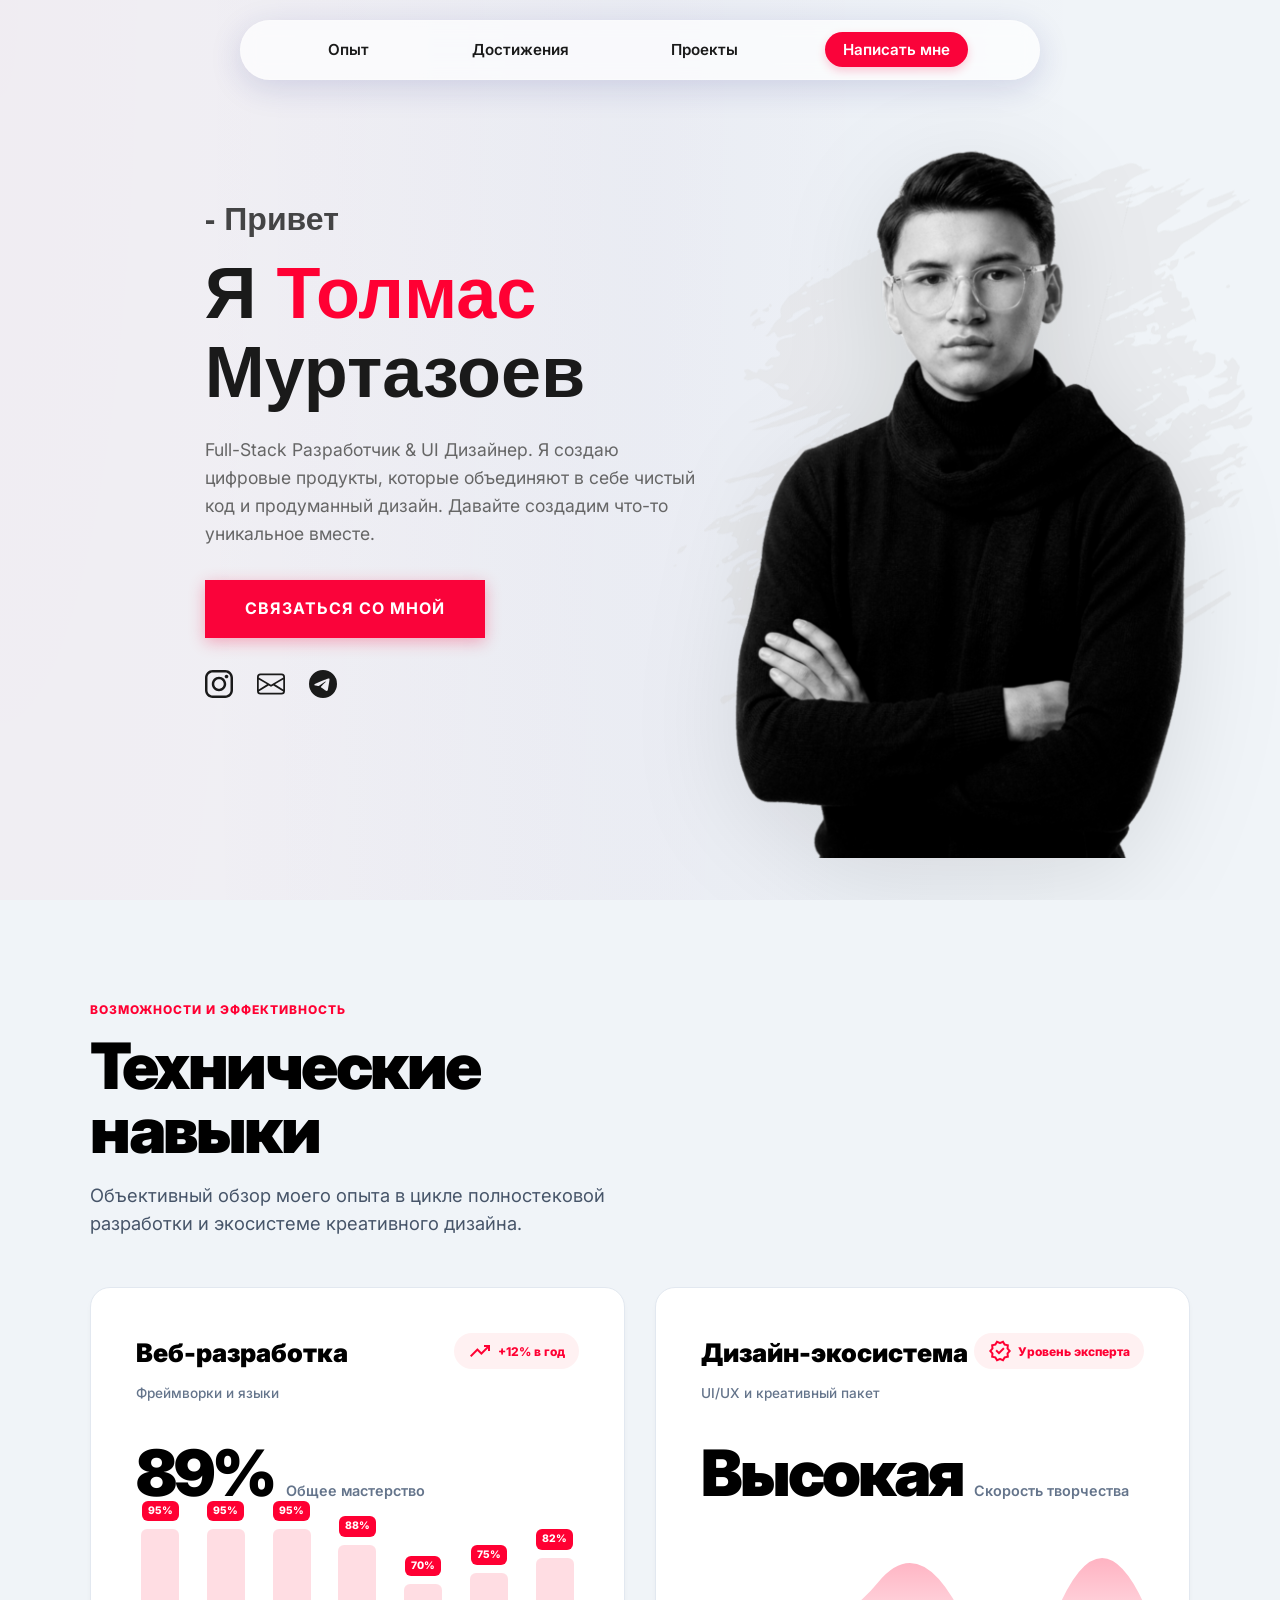
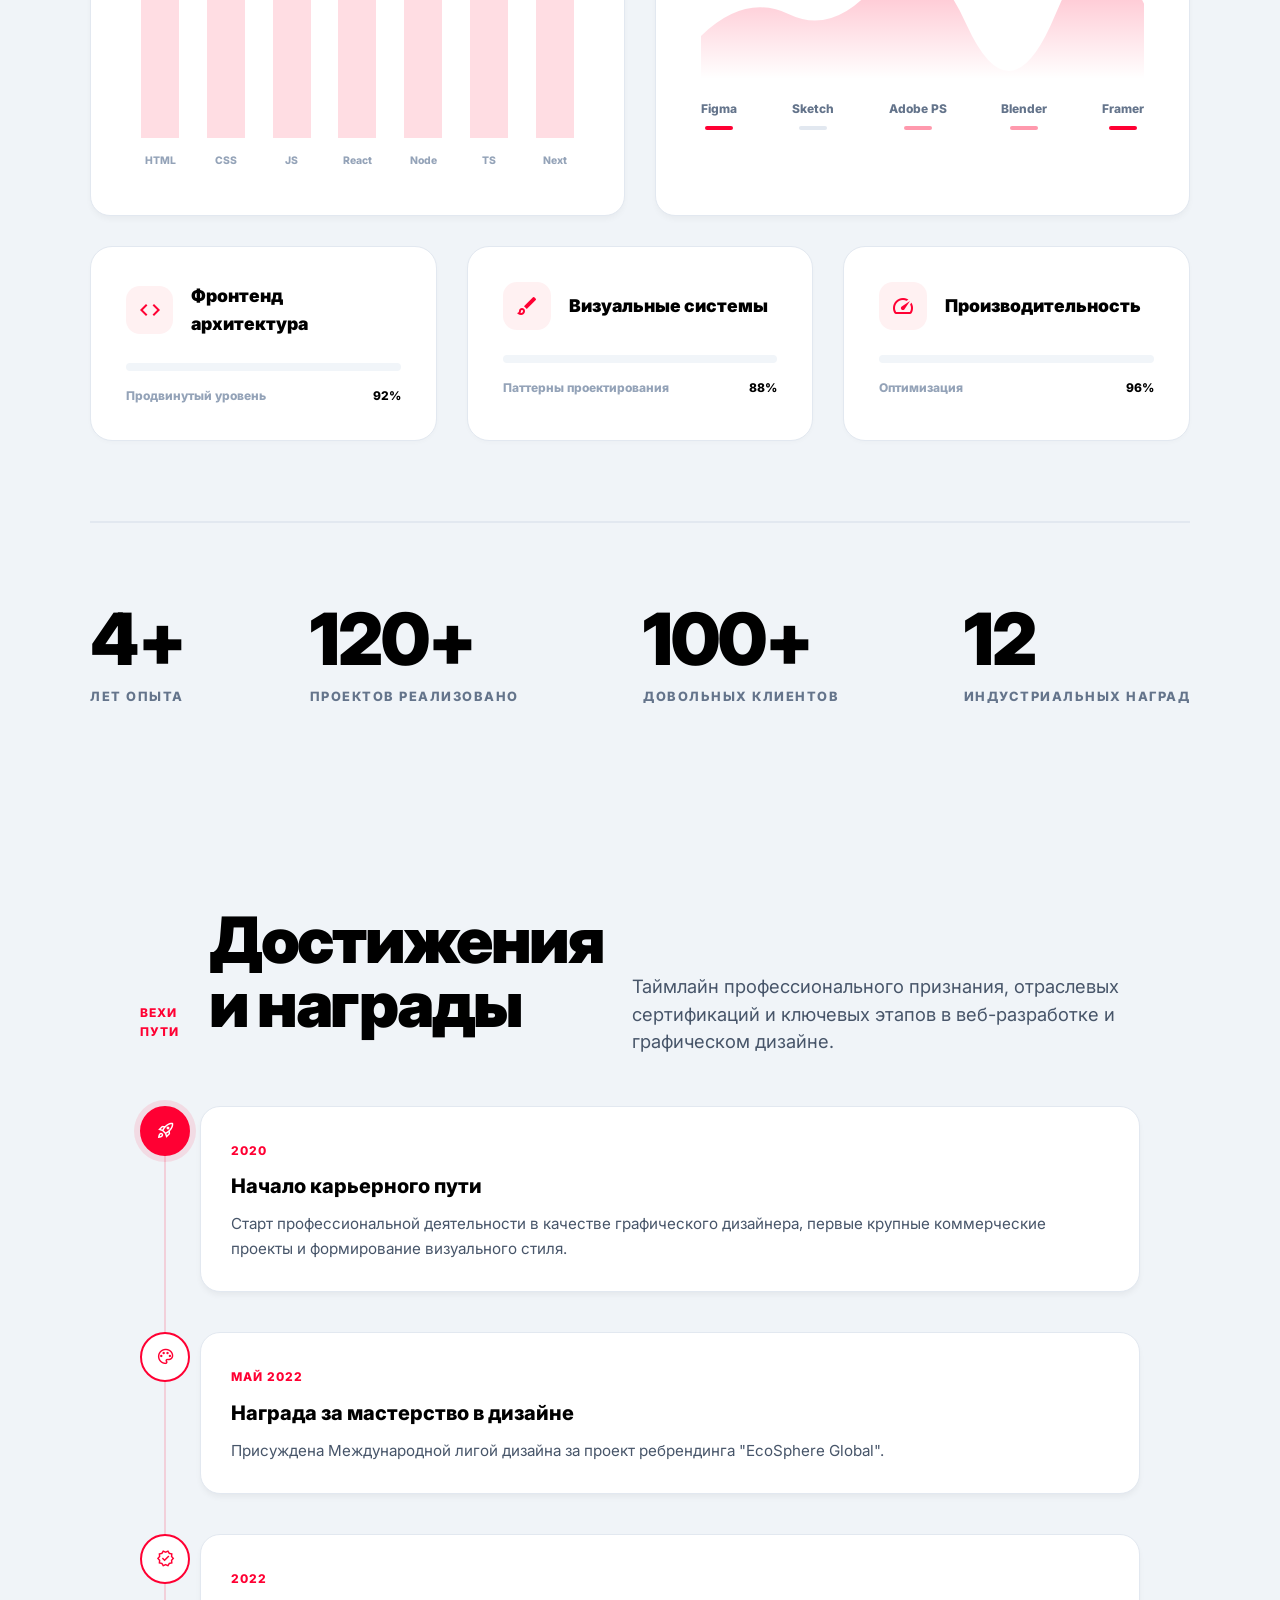
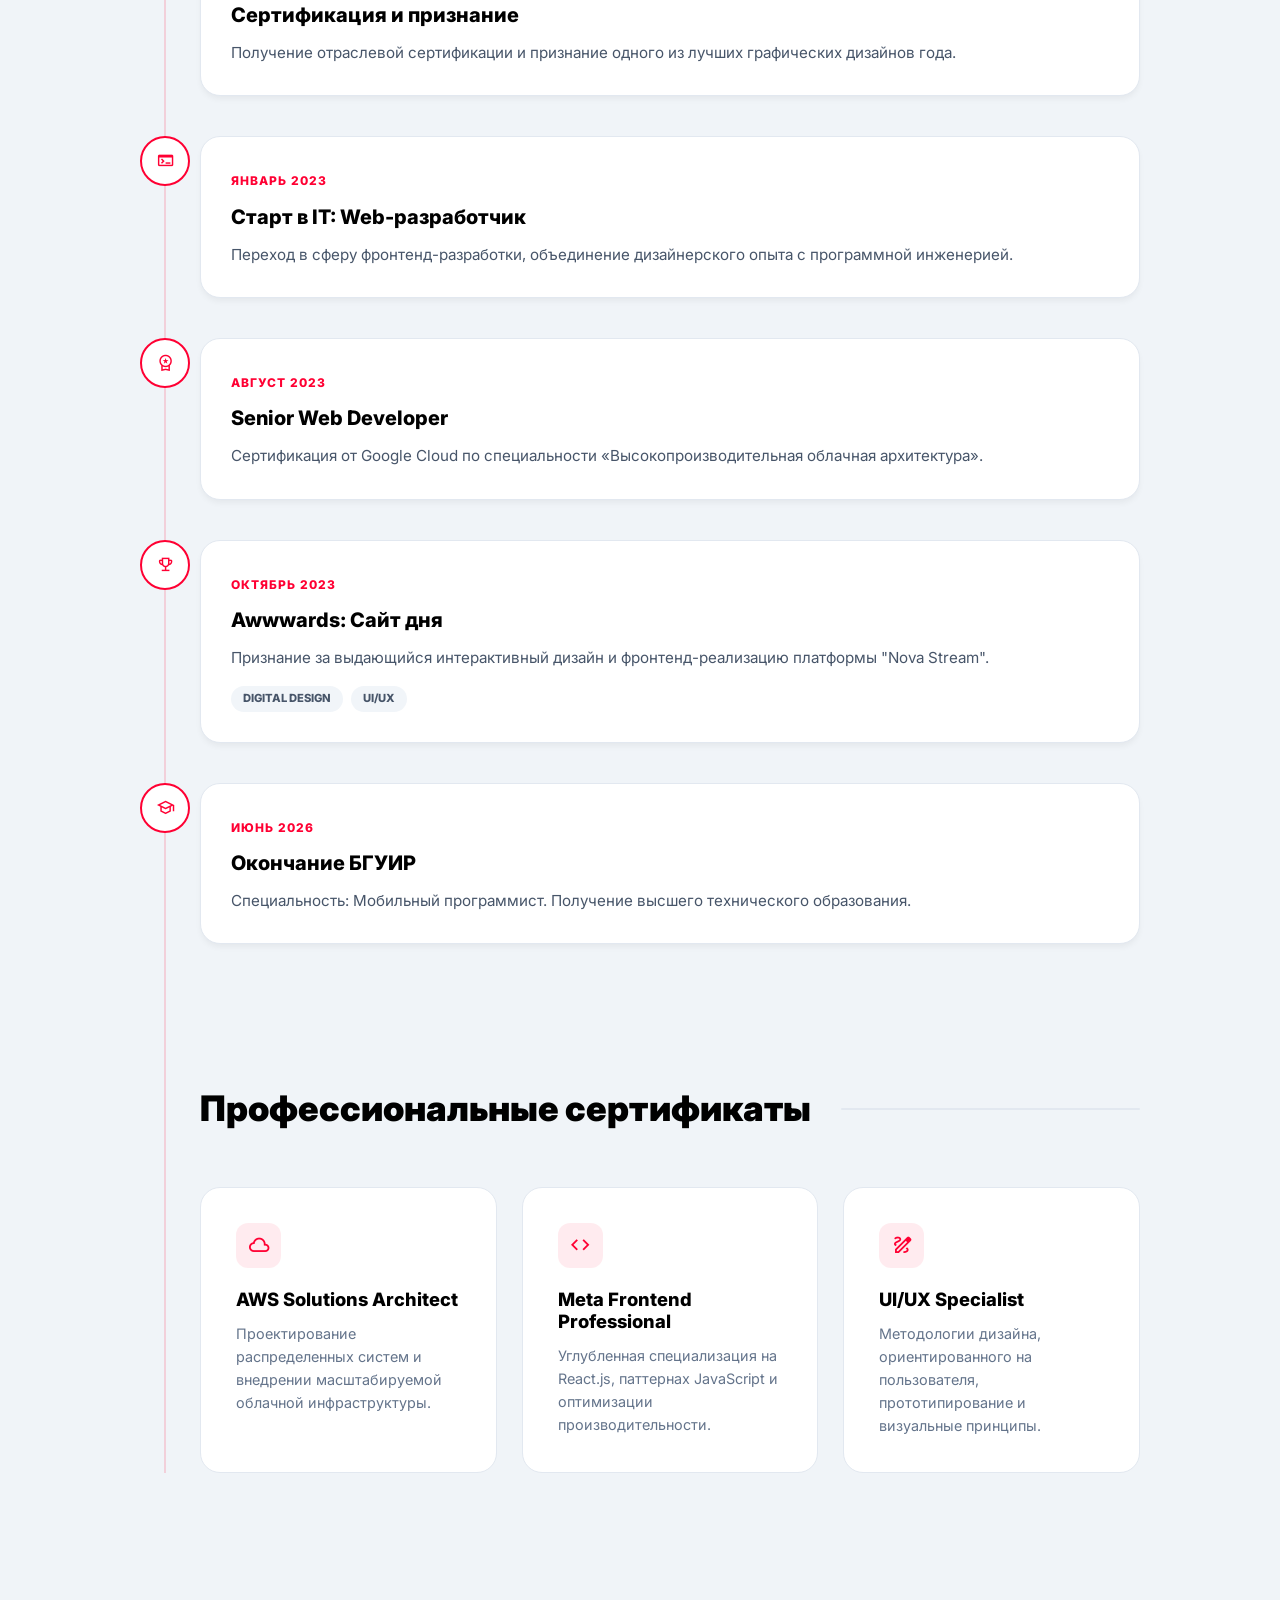
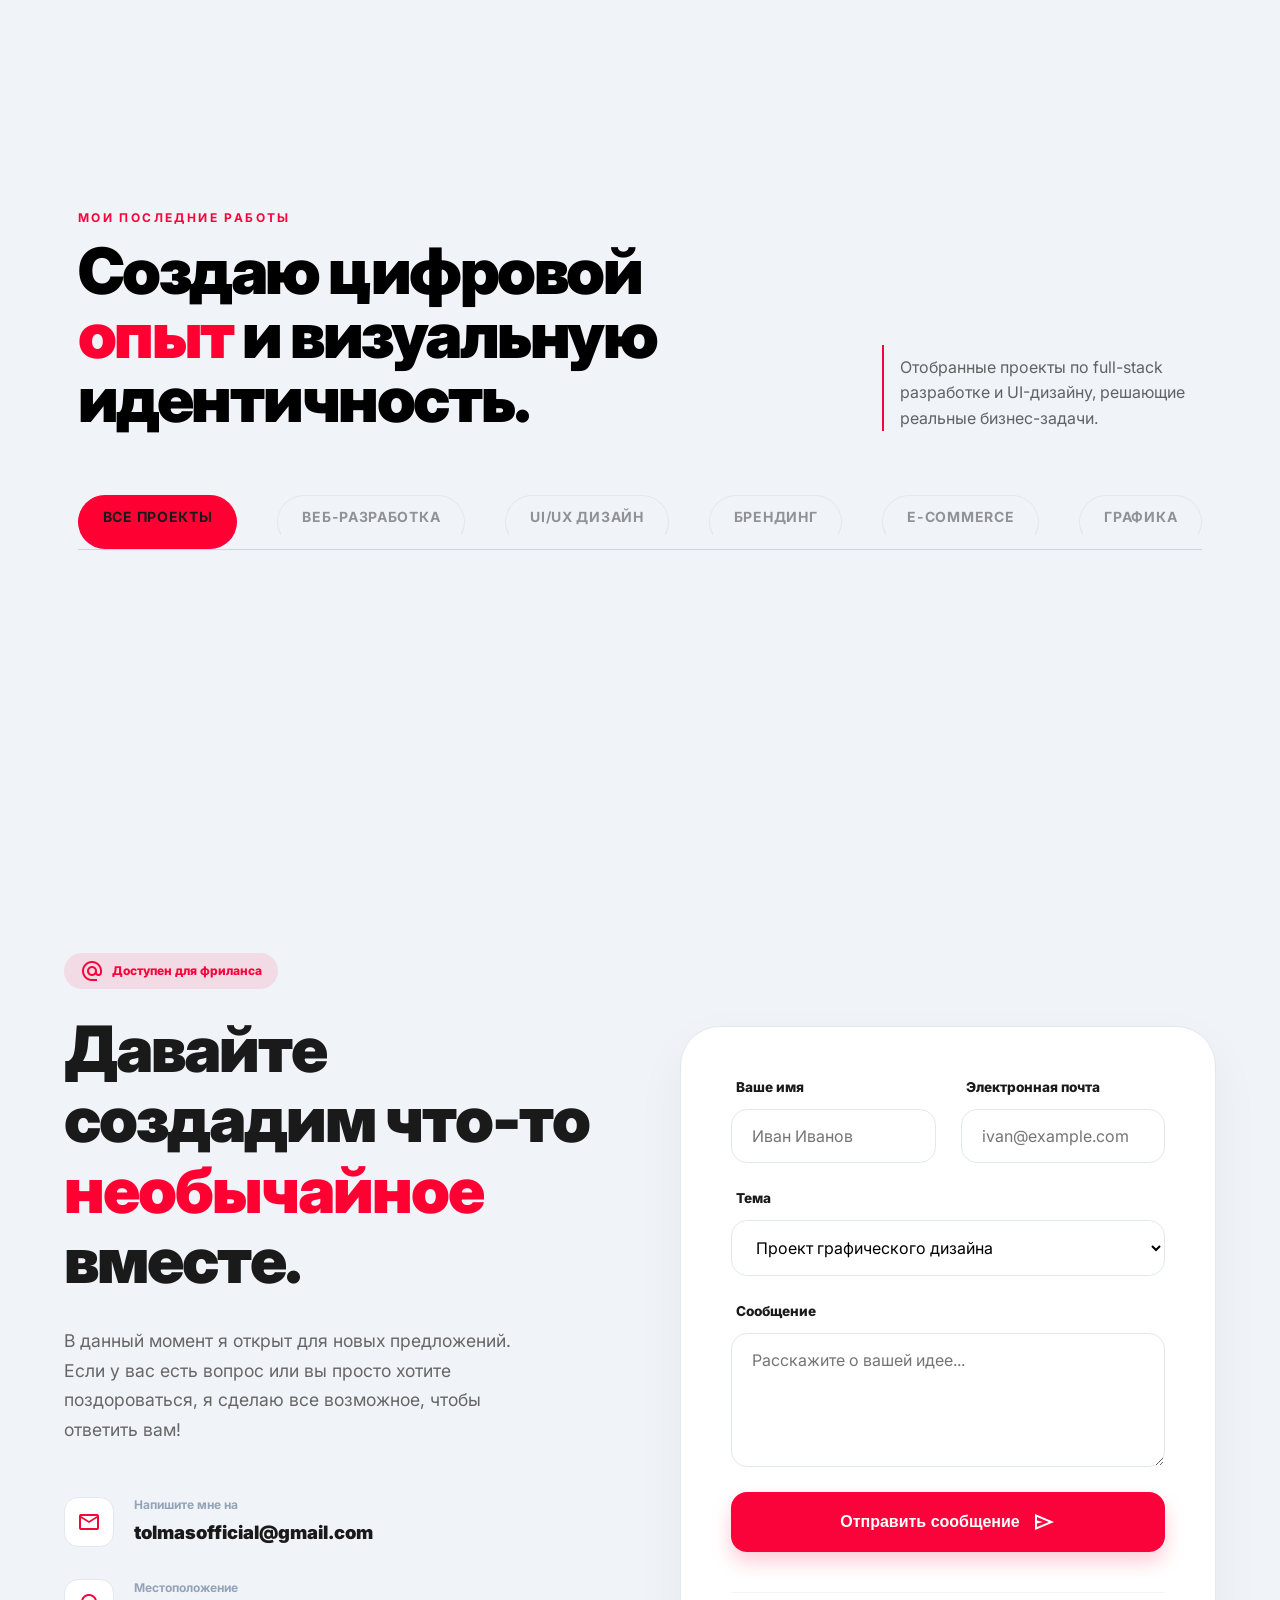
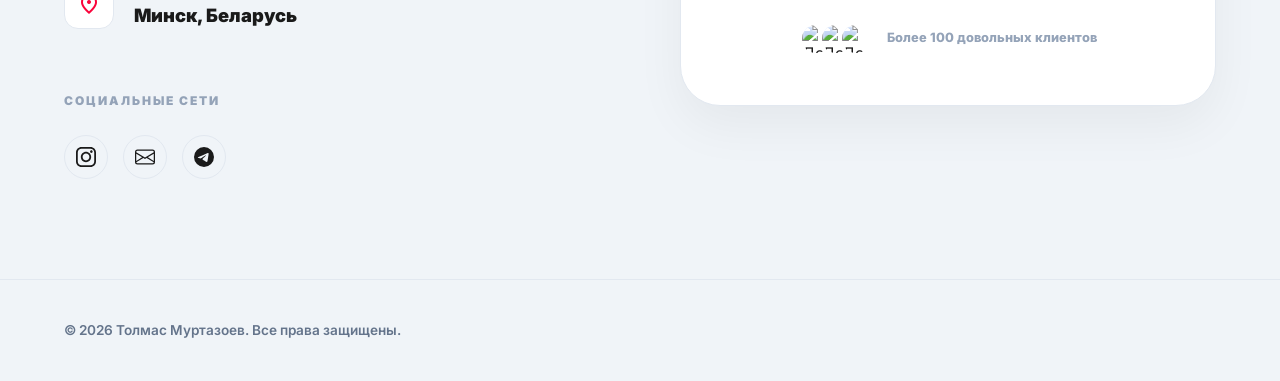
==== index.html @ 3f25956a "Add files via upload" ====
<!DOCTYPE html>
<html lang="ru">

<head>
    <meta charset="UTF-8">
    <meta name="viewport" content="width=device-width, initial-scale=1.0">

    <!-- SEO Meta Tags -->
    <meta name="description"
        content="Толмас Муртазоев — Full-Stack Разработчик & UI Дизайнер. Профессиональная веб-разработка, UX/UI дизайн и создание цифровых продуктов.">
    <meta name="keywords"
        content="portfolio, frontend, backend, UI, UX, full-stack, разработчик, дизайнер, Толмас Муртазоев">
    <meta name="author" content="Толмас Муртазоев">

    <!-- Open Graph / Social Media -->
    <meta property="og:type" content="website">
    <meta property="og:title" content="Толмас Муртазоев | Portfolio">
    <meta property="og:description"
        content="Профессиональная веб-разработка и дизайн интерфейсов. Давайте создадим что-то уникальное.">
    <meta property="og:image"
        content="https://instagram.fhel6-1.fna.fbcdn.net/v/t51.2885-19/466669931_495570893529345_5839841808605417835_n.jpg">

    <!-- Favicon -->
    <link rel="icon" type="image/svg+xml" href="images/IMG_060092 1 1.svg">
    <title>Толмас Муртазоев | Portfolio</title>
    <!-- Modern Fonts -->
    <link rel="preconnect" href="https://fonts.googleapis.com">
    <link rel="preconnect" href="https://fonts.gstatic.com" crossorigin>
    <link href="https://fonts.googleapis.com/css2?family=Inter:wght@400;500;600;700;800;900&display=swap"
        rel="stylesheet">
    <link href="https://fonts.googleapis.com/css2?family=Material+Symbols+Outlined:wght,FILL@100..700,0..1&display=swap"
        rel="stylesheet" />
    <link rel="stylesheet" href="style.css">
</head>

<body>
    <header>
        <nav>
            <ul>
                <li><a href="#section2">Опыт</a></li>
                <li><a href="#achievements">Достижения</a></li>
                <li><a href="#portfolio">Проекты</a></li>
                <li><a href="#contact" class="nav-contact">Написать мне</a></li>
            </ul>
        </nav>
    </header>

    <main>
        <section id="section1">
            <div class="content">
                <h2 class="h2">- Привет</h2>
                <h1 class="h1">Я <span class="red-text">Толмас</span> Муртазоев</h1>
                <p class="bio">Full-Stack Разработчик & UI Дизайнер. Я создаю цифровые продукты, которые объединяют в
                    себе чистый код и продуманный дизайн. Давайте создадим что-то уникальное вместе.</p>
                <a href="mailto:tolmasofficial@gmail.com" class="button">связаться со мной</a>
                <div class="social-icons">
                    <a href="https://www.instagram.com/tolmas_prvt/" target="_blank" aria-label="Instagram">
                        <svg xmlns="http://www.w3.org/2000/svg" viewBox="0 0 169.063 169.063" fill="currentColor">
                            <path
                                d="M122.407,0H46.654C20.929,0,0,20.93,0,46.655v75.752c0,25.726,20.929,46.655,46.654,46.655h75.752c25.727,0,46.656-20.93,46.656-46.655V46.655C169.063,20.93,148.134,0,122.407,0z M154.063,122.407c0,17.455-14.201,31.655-31.656,31.655H46.654c-17.452,0-31.655-14.201-31.655-31.655V46.655c0-17.454,14.203-31.656,31.655-31.656h75.752c17.455,0,31.656,14.201,31.656,31.656V122.407z" />
                            <path
                                d="M84.531,40.97c-24.021,0-43.563,19.542-43.563,43.563c0,24.02,19.542,43.561,43.563,43.561c24.021,0,43.563-19.541,43.563-43.561C128.094,60.512,108.552,40.97,84.531,40.97z M84.531,113.093c-15.749,0-28.563-12.812-28.563-28.561c0-15.75,12.813-28.563,28.563-28.563s28.563,12.813,28.563,28.563C113.094,100.281,100.28,113.093,84.531,113.093z" />
                            <path
                                d="M129.921,28.251c-2.89,0-5.729,1.17-7.77,3.22c-2.05,2.04-3.22,4.88-3.22,7.76c0,2.9,1.17,5.73,3.22,7.78c2.04,2.04,4.88,3.22,7.77,3.22c2.9,0,5.73-1.17,7.78-3.22c2.05-2.05,3.22-4.88,3.22-7.78c0-2.89-1.17-5.72-3.22-7.76C135.661,29.421,132.821,28.251,129.921,28.251z" />
                        </svg>
                    </a>
                    <a href="tolmasofficial@gmail.com" aria-label="Email">
                        <svg xmlns="http://www.w3.org/2000/svg" fill="currentColor" viewBox="0 0 16 16">
                            <path
                                d="M0 4a2 2 0 0 1 2-2h12a2 2 0 0 1 2 2v8a2 2 0 0 1-2 2H2a2 2 0 0 1-2-2zm2-1a1 1 0 0 0-1 1v.217l7 4.2 7-4.2V4a1 1 0 0 0-1-1zm13 2.383-4.708 2.825L15 11.105zm-.034 6.876-5.64-3.471L8 9.583l-1.326-.795-5.64 3.47A1 1 0 0 0 2 13h12a1 1 0 0 0 .966-.741M1 11.105l4.708-2.897L1 5.383z" />
                        </svg>
                    </a>
                    <a href="https://t.me/tolmas_prvt" target="_blank" aria-label="Telegram">
                        <svg xmlns="http://www.w3.org/2000/svg" fill="currentColor" viewBox="0 0 16 16">
                            <path
                                d="M16 8A8 8 0 1 1 0 8a8 8 0 0 1 16 0M8.287 5.906q-1.168.486-4.666 2.01-.567.225-.595.442c-.03.243.275.339.69.47l.175.055c.408.133.958.288 1.243.294q.39.01.868-.32 3.269-2.206 3.374-2.23c.05-.012.12-.026.166.016s.042.12.037.141c-.03.129-1.227 1.241-1.846 1.817-.193.18-.33.307-.358.336a8 8 0 0 1-.188.186c-.38.366-.664.64.015 1.088.327.216.589.393.85.571.284.194.568.387.936.629q.14.092.27.187c.331.236.63.448.997.414.214-.02.435-.22.547-.82.265-1.417.786-4.486.906-5.751a1.4 1.4 0 0 0-.013-.315.34.34 0 0 0-.114-.217.53.53 0 0 0-.31-.093c-.3.005-.763.166-2.984 1.09" />
                        </svg>
                    </a>
                </div>
            </div>
            <div class="hero-visuals">
                <img class="fon"
                    src="images/black-staine-brush-grunge-banner-hand-drawn-splash-grunge-badge-brush-hand-drawn-black-free-png 2.svg"
                    alt="">
                <img class="portret" src="images/IMG_060092 1 1.svg" alt="Портрет">
            </div>


        </section>

        <!-- Section 2: Technical Skills -->
        <section id="section2" class="skills-section">
            <div class="container">
                <div class="section-header">
                    <div class="header-text">
                        <span class="tag">Возможности и эффективность</span>
                        <h2>Технические навыки</h2>
                        <p>Объективный обзор моего опыта в цикле полностековой разработки и экосистеме креативного
                            дизайна.</p>
                    </div>

                </div>

                <div class="main-skills-grid">
                    <!-- Web Development Card -->
                    <div class="skill-card">
                        <div class="card-header">
                            <div>
                                <h3>Веб-разработка</h3>
                                <span class="subtitle">Фреймворки и языки</span>
                            </div>
                            <div class="badge status-up">
                                <span class="material-symbols-outlined">trending_up</span> +12% в год
                            </div>
                        </div>
                        <div class="stat-row">
                            <span class="stat-value">89%</span>
                            <span class="stat-label">Общее мастерство</span>
                        </div>
                        <div class="chart-bars">
                            <div class="bar-col">
                                <span class="bar-percent">95%</span>
                                <div class="bar" style="height: 95%;"></div><span class="label">HTML</span>
                            </div>
                            <div class="bar-col">
                                <span class="bar-percent">95%</span>
                                <div class="bar" style="height: 95%;"></div><span class="label">CSS</span>
                            </div>
                            <div class="bar-col">
                                <span class="bar-percent">95%</span>
                                <div class="bar" style="height: 95%;"></div><span class="label">JS</span>
                            </div>
                            <div class="bar-col">
                                <span class="bar-percent">88%</span>
                                <div class="bar" style="height: 88%;"></div><span class="label">React</span>
                            </div>
                            <div class="bar-col">
                                <span class="bar-percent">70%</span>
                                <div class="bar" style="height: 70%;"></div><span class="label">Node</span>
                            </div>
                            <div class="bar-col">
                                <span class="bar-percent">75%</span>
                                <div class="bar" style="height: 75%;"></div><span class="label">TS</span>
                            </div>
                            <div class="bar-col">
                                <span class="bar-percent">82%</span>
                                <div class="bar" style="height: 82%;"></div><span class="label">Next</span>
                            </div>
                        </div>
                    </div>

                    <!-- Design Card -->
                    <div class="skill-card">
                        <div class="card-header">
                            <div>
                                <h3>Дизайн-экосистема</h3>
                                <span class="subtitle">UI/UX и креативный пакет</span>
                            </div>
                            <div class="badge status-expert">
                                <span class="material-symbols-outlined">verified</span> Уровень эксперта
                            </div>
                        </div>
                        <div class="stat-row">
                            <span class="stat-value">Высокая</span>
                            <span class="stat-label">Скорость творчества</span>
                        </div>
                        <div class="area-chart">
                            <svg viewBox="0 0 500 120" preserveAspectRatio="none">
                                <defs>
                                    <linearGradient id="chartGradient" x1="0" x2="0" y1="0" y2="1">
                                        <stop offset="0%" stop-color="#FF0033" stop-opacity="0.3"></stop>
                                        <stop offset="100%" stop-color="#FF0033" stop-opacity="0"></stop>
                                    </linearGradient>
                                </defs>
                                <path d="M0,80 Q50,40 100,60 T200,30 T300,70 T400,60 T500,50 L500,120 L0,120 Z"
                                    fill="url(#chartGradient)"></path>
                                <path d="M0,80 Q50,40 100,60 T200,30 T300,70 T400,60 T500,50" fill="none"
                                    stroke="#FF0033" stroke-width="3" class="animated-path"></path>
                            </svg>
                            <div class="chart-footer">
                                <div class="footer-item">Figma <div class="indicator red"></div>
                                </div>
                                <div class="footer-item">Sketch <div class="indicator grey"></div>
                                </div>
                                <div class="footer-item">Adobe PS <div class="indicator light-red"></div>
                                </div>
                                <div class="footer-item">Blender <div class="indicator light-red"></div>
                                </div>
                                <div class="footer-item">Framer <div class="indicator red"></div>
                                </div>
                            </div>
                        </div>
                    </div>
                </div>

                <div class="mini-grid">
                    <div class="mini-card">
                        <div class="mini-top">
                            <div class="icon-box"><span class="material-symbols-outlined">code</span></div>
                            <h4>Фронтенд архитектура</h4>
                        </div>
                        <div class="progress-container">
                            <div class="progress-bar" style="width: 92%;"></div>
                        </div>
                        <div class="mini-bottom"><span>Продвинутый уровень</span><span>92%</span></div>
                    </div>
                    <div class="mini-card">
                        <div class="mini-top">
                            <div class="icon-box"><span class="material-symbols-outlined">brush</span></div>
                            <h4>Визуальные системы</h4>
                        </div>
                        <div class="progress-container">
                            <div class="progress-bar" style="width: 88%;"></div>
                        </div>
                        <div class="mini-bottom"><span>Паттерны проектирования</span><span>88%</span></div>
                    </div>
                    <div class="mini-card">
                        <div class="mini-top">
                            <div class="icon-box"><span class="material-symbols-outlined">speed</span></div>
                            <h4>Производительность</h4>
                        </div>
                        <div class="progress-container">
                            <div class="progress-bar" style="width: 96%;"></div>
                        </div>
                        <div class="mini-bottom"><span>Оптимизация</span><span>96%</span></div>
                    </div>
                </div>

                <div id="metrics" class="metrics-footer">
                    <div class="metric">
                        <span class="m-num">4+</span>
                        <span class="m-label">ЛЕТ ОПЫТА</span>
                    </div>
                    <div class="metric">
                        <span class="m-num">120+</span>
                        <span class="m-label">ПРОЕКТОВ РЕАЛИЗОВАНО</span>
                    </div>
                    <div class="metric">
                        <span class="m-num">100+</span>
                        <span class="m-label">ДОВОЛЬНЫХ КЛИЕНТОВ</span>
                    </div>
                    <div class="metric">
                        <span class="m-num">12</span>
                        <span class="m-label">ИНДУСТРИАЛЬНЫХ НАГРАД</span>
                    </div>
                </div>
            </div>
        </section>

        <!-- Section 3: Milestones (Achievements) -->
        <section id="achievements" class="timeline-section">
            <div class="container">
                <div class="section-header">
                    <span class="tag">Вехи пути</span>
                    <h2>Достижения и награды</h2>
                    <p>Таймлайн профессионального признания, отраслевых сертификаций и ключевых этапов в веб-разработке
                        и графическом дизайне.</p>
                </div>

                <div class="timeline-container">
                    <div class="timeline-line"></div>

                    <div class="timeline-item">
                        <div class="timeline-marker active">
                            <span class="material-symbols-outlined">rocket_launch</span>
                        </div>
                        <div class="timeline-card">
                            <span class="year">2020</span>
                            <h3>Начало карьерного пути</h3>
                            <p>Старт профессиональной деятельности в качестве графического дизайнера, первые крупные
                                коммерческие проекты и формирование визуального стиля.</p>
                        </div>
                    </div>

                    <div class="timeline-item">
                        <div class="timeline-marker">
                            <span class="material-symbols-outlined">palette</span>
                        </div>
                        <div class="timeline-card">
                            <span class="year">Май 2022</span>
                            <h3>Награда за мастерство в дизайне</h3>
                            <p>Присуждена Международной лигой дизайна за проект ребрендинга "EcoSphere Global".</p>
                        </div>
                    </div>

                    <div class="timeline-item">
                        <div class="timeline-marker">
                            <span class="material-symbols-outlined">verified</span>
                        </div>
                        <div class="timeline-card">
                            <span class="year">2022</span>
                            <h3>Сертификация и признание</h3>
                            <p>Получение отраслевой сертификации и признание одного из лучших графических дизайнов года.
                            </p>
                        </div>
                    </div>

                    <div class="timeline-item">
                        <div class="timeline-marker">
                            <span class="material-symbols-outlined">terminal</span>
                        </div>
                        <div class="timeline-card">
                            <span class="year">Январь 2023</span>
                            <h3>Старт в IT: Web-разработчик</h3>
                            <p>Переход в сферу фронтенд-разработки, объединение дизайнерского опыта с программной
                                инженерией.</p>
                        </div>
                    </div>

                    <div class="timeline-item">
                        <div class="timeline-marker">
                            <span class="material-symbols-outlined">workspace_premium</span>
                        </div>
                        <div class="timeline-card">
                            <span class="year">Август 2023</span>
                            <h3>Senior Web Developer</h3>
                            <p>Сертификация от Google Cloud по специальности «Высокопроизводительная облачная
                                архитектура».</p>
                        </div>
                    </div>

                    <div class="timeline-item">
                        <div class="timeline-marker">
                            <span class="material-symbols-outlined">trophy</span>
                        </div>
                        <div class="timeline-card">
                            <span class="year">Октябрь 2023</span>
                            <h3>Awwwards: Сайт дня</h3>
                            <p>Признание за выдающийся интерактивный дизайн и фронтенд-реализацию платформы "Nova
                                Stream".</p>
                            <div class="tag-list">
                                <span class="tag-item">Digital Design</span>
                                <span class="tag-item">UI/UX</span>
                            </div>
                        </div>
                    </div>

                    <div class="timeline-item">
                        <div class="timeline-marker">
                            <span class="material-symbols-outlined">school</span>
                        </div>
                        <div class="timeline-card">
                            <span class="year">Июнь 2026</span>
                            <h3>Окончание БГУИР</h3>
                            <p>Специальность: Мобильный программист. Получение высшего технического образования.</p>
                        </div>
                    </div>
                    <div class="mt-24">
                        <div class="certificates-header">
                            <h2>Профессиональные сертификаты</h2>
                            <div class="line"></div>
                        </div>

                        <div class="certificates-grid">
                            <div class="cert-card">
                                <div class="cert-icon">
                                    <span class="material-symbols-outlined">cloud</span>
                                </div>
                                <h4>AWS Solutions Architect</h4>
                                <p>Проектирование распределенных систем и внедрении масштабируемой облачной
                                    инфраструктуры.
                                </p>
                            </div>
                            <div class="cert-card">
                                <div class="cert-icon">
                                    <span class="material-symbols-outlined">code</span>
                                </div>
                                <h4>Meta Frontend Professional</h4>
                                <p>Углубленная специализация на React.js, паттернах JavaScript и оптимизации
                                    производительности.
                                </p>
                            </div>
                            <div class="cert-card">
                                <div class="cert-icon">
                                    <span class="material-symbols-outlined">draw</span>
                                </div>
                                <h4>UI/UX Specialist</h4>
                                <p>Методологии дизайна, ориентированного на пользователя, прототипирование и визуальные
                                    принципы.</p>
                            </div>
                        </div>
                    </div>
                </div>
        </section>


        <!-- Section 4: Portfolio -->
        <section id="portfolio" class="portfolio-section">
            <div class="container">
                <div class="portfolio-header">
                    <span class="portfolio-tag">Мои последние работы</span>
                    <div class="flex-row">
                        <h2>Создаю цифровой <span class="red-text">опыт</span> и визуальную идентичность.</h2>
                        <div class="side-note">
                            Отобранные проекты по full-stack разработке и UI-дизайну, решающие реальные бизнес-задачи.
                        </div>
                    </div>
                </div>

                <!-- Admin Toolbar (hidden by default) -->
                <div id="adminToolbar" class="admin-toolbar" style="display:none;">
                    <span class="admin-badge"><span class="material-symbols-outlined">shield_person</span> Режим
                        администратора</span>
                    <div class="admin-actions">
                        <button id="addProjectBtn" class="admin-btn add"><span
                                class="material-symbols-outlined">add</span> Добавить проект</button>
                        <button id="logoutBtn" class="admin-btn logout"><span
                                class="material-symbols-outlined">logout</span> Выйти</button>
                    </div>
                </div>

                <div class="filter-tabs">
                    <a href="#" class="filter-tab active" data-category="all">Все проекты</a>
                    <a href="#" class="filter-tab" data-category="web">Веб-разработка</a>
                    <a href="#" class="filter-tab" data-category="design">UI/UX Дизайн</a>
                    <a href="#" class="filter-tab" data-category="branding">Брендинг</a>
                    <a href="#" class="filter-tab" data-category="ecommerce">E-Commerce</a>
                    <a href="#" class="filter-tab" data-category="graphic">Графика</a>
                </div>

                <div class="portfolio-grid" id="portfolioGrid">
                    <!-- Projects rendered by JS -->
                </div>
            </div>
        </section>



        <!-- Admin Login Modal -->
        <div id="adminLoginModal" class="modal-overlay" style="display:none;">
            <div class="modal-card modal-small">
                <button class="modal-close" onclick="closeModal('adminLoginModal')">&times;</button>
                <div class="modal-icon"><span class="material-symbols-outlined">lock</span></div>
                <h3>Вход для администратора</h3>
                <p>Введите пароль для доступа к управлению портфолио.</p>
                <input type="password" id="adminPassword" placeholder="Пароль" class="modal-input">
                <div id="loginError" class="form-status error" style="display:none;">Неверный пароль</div>
                <button id="loginSubmitBtn" class="submit-btn" style="margin-top:15px;">
                    Войти <span class="material-symbols-outlined">arrow_forward</span>
                </button>
            </div>
        </div>

        <!-- Project Editor Modal -->
        <div id="projectEditorModal" class="modal-overlay" style="display:none;">
            <div class="modal-card">
                <button class="modal-close" onclick="closeModal('projectEditorModal')">&times;</button>
                <h3 id="editorTitle">Добавить проект</h3>
                <form id="projectForm" class="contact-form">
                    <div class="form-row">
                        <div class="form-group">
                            <label>Название проекта</label>
                            <input type="text" id="projTitle" placeholder="Финтех Аналитика" required>
                        </div>
                        <div class="form-group">
                            <label>Категория</label>
                            <select id="projCategory">
                                <option value="web">Веб-разработка</option>
                                <option value="design">UI/UX Дизайн</option>
                                <option value="branding">Брендинг</option>
                                <option value="ecommerce">E-Commerce</option>
                                <option value="graphic">Графический дизайн</option>
                            </select>
                        </div>
                    </div>
                    <div class="form-group">
                        <label>Ссылка на изображение (URL)</label>
                        <input type="url" id="projImage" placeholder="https://example.com/image.jpg" required>
                    </div>
                    <div class="form-group" style="grid-column: span 2;">
                        <label>Текст категории (карточка)</label>
                        <input type="text" id="projCategoryLabel" placeholder="Веб-приложение">
                    </div>
            </div>
            <input type="hidden" id="projEditId" value="">
            <button type="submit" class="submit-btn">
                Сохранить <span class="material-symbols-outlined">save</span>
            </button>
            </form>
        </div>
        </div>


        <!-- Section 5: Contact -->
        <section id="contact" class="contact-section">
            <div class="container">
                <div class="contact-left">
                    <div class="contact-badge">
                        <span class="material-symbols-outlined">alternate_email</span>
                        Доступен для фриланса
                    </div>
                    <h2>Давайте создадим что-то <span class="red-text">необычайное</span> вместе.</h2>
                    <p class="description">
                        В данный момент я открыт для новых предложений. Если у вас есть вопрос или вы просто хотите
                        поздороваться, я сделаю все возможное, чтобы ответить вам!
                    </p>

                    <div class="contact-info-list">
                        <div class="contact-item">
                            <div class="contact-icon">
                                <span class="material-symbols-outlined">mail</span>
                            </div>
                            <div class="contact-details">
                                <p>Напишите мне на</p>
                                <span>tolmasofficial@gmail.com</span>
                            </div>
                        </div>
                        <div class="contact-item">
                            <div class="contact-icon">
                                <span class="material-symbols-outlined">location_on</span>
                            </div>
                            <div class="contact-details">
                                <p>Местоположение</p>
                                <span>Минск, Беларусь</span>
                            </div>
                        </div>
                    </div>

                    <div class="contact-social">
                        <p class="social-label">Социальные сети</p>
                        <div class="social-btns">
                            <a href="https://www.instagram.com/tolmas_prvt/" target="_blank" class="social-circle"
                                aria-label="Instagram">
                                <svg xmlns="http://www.w3.org/2000/svg" viewBox="0 0 169.063 169.063" width="20"
                                    height="20" fill="currentColor">
                                    <path
                                        d="M122.407,0H46.654C20.929,0,0,20.93,0,46.655v75.752c0,25.726,20.929,46.655,46.654,46.655h75.752c25.727,0,46.656-20.93,46.656-46.655V46.655C169.063,20.93,148.134,0,122.407,0z M154.063,122.407c0,17.455-14.201,31.655-31.656,31.655H46.654c-17.452,0-31.655-14.201-31.655-31.655V46.655c0-17.454,14.203-31.656,31.655-31.656h75.752c17.455,0,31.656,14.201,31.656,31.656V122.407z" />
                                    <path
                                        d="M84.531,40.97c-24.021,0-43.563,19.542-43.563,43.563c0,24.02,19.542,43.561,43.563,43.561c24.021,0,43.563-19.541,43.563-43.561C128.094,60.512,108.552,40.97,84.531,40.97z M84.531,113.093c-15.749,0-28.563-12.812-28.563-28.561c0-15.75,12.813-28.563,28.563-28.563s28.563,12.813,28.563,28.563C113.094,100.281,100.28,113.093,84.531,113.093z" />
                                    <path
                                        d="M129.921,28.251c-2.89,0-5.729,1.17-7.77,3.22c-2.05,2.04-3.22,4.88-3.22,7.76c0,2.9,1.17,5.73,3.22,7.78c2.04,2.04,4.88,3.22,7.77,3.22c2.9,0,5.73-1.17,7.78-3.22c2.05-2.05,3.22-4.88,3.22-7.78c0-2.89-1.17-5.72-3.22-7.76C135.661,29.421,132.821,28.251,129.921,28.251z" />
                                </svg>
                            </a>
                            <a href="mailto:tolmasofficial@gmail.com" class="social-circle" aria-label="Email">
                                <svg xmlns="http://www.w3.org/2000/svg" width="20" height="20" fill="currentColor"
                                    viewBox="0 0 16 16">
                                    <path
                                        d="M0 4a2 2 0 0 1 2-2h12a2 2 0 0 1 2 2v8a2 2 0 0 1-2 2H2a2 2 0 0 1-2-2zm2-1a1 1 0 0 0-1 1v.217l7 4.2 7-4.2V4a1 1 0 0 0-1-1zm13 2.383-4.708 2.825L15 11.105zm-.034 6.876-5.64-3.471L8 9.583l-1.326-.795-5.64 3.47A1 1 0 0 0 2 13h12a1 1 0 0 0 .966-.741M1 11.105l4.708-2.897L1 5.383z" />
                                </svg>
                            </a>
                            <a href="https://t.me/tolmas_prvt" target="_blank" class="social-circle"
                                aria-label="Telegram">
                                <svg xmlns="http://www.w3.org/2000/svg" width="20" height="20" fill="currentColor"
                                    viewBox="0 0 16 16">
                                    <path
                                        d="M16 8A8 8 0 1 1 0 8a8 8 0 0 1 16 0M8.287 5.906q-1.168.486-4.666 2.01-.567.225-.595.442c-.03.243.275.339.69.47l.175.055c.408.133.958.288 1.243.294q.39.01.868-.32 3.269-2.206 3.374-2.23c.05-.012.12-.026.166.016s.042.12.037.141c-.03.129-1.227 1.241-1.846 1.817-.193.18-.33.307-.358.336a8 8 0 0 1-.188.186c-.38.366-.664.64.015 1.088.327.216.589.393.85.571.284.194.568.387.936.629q.14.092.27.187c.331.236.63.448.997.414.214-.02.435-.22.547-.82.265-1.417.786-4.486.906-5.751a1.4 1.4 0 0 0-.013-.315.34.34 0 0 0-.114-.217.53.53 0 0 0-.31-.093c-.3.005-.763.166-2.984 1.09" />
                                </svg>
                            </a>
                        </div>
                    </div>
                </div>

                <div class="contact-right">
                    <div class="form-card">
                        <form class="contact-form" id="contactForm">
                            <div class="form-row">
                                <div class="form-group">
                                    <label>Ваше имя</label>
                                    <input type="text" id="userName" placeholder="Иван Иванов" required>
                                </div>
                                <div class="form-group">
                                    <label>Электронная почта</label>
                                    <input type="email" id="userEmail" placeholder="ivan@example.com" required>
                                </div>
                            </div>
                            <div class="form-group">
                                <label>Тема</label>
                                <select id="userSubject">
                                    <option>Проект графического дизайна</option>
                                    <option>Веб-разработка</option>
                                    <option>Просто поздороваться</option>
                                    <option>Другое</option>
                                </select>
                            </div>
                            <div class="form-group">
                                <label>Сообщение</label>
                                <textarea rows="5" id="userMessage" placeholder="Расскажите о вашей идее..."
                                    required></textarea>
                            </div>
                            <button type="submit" class="submit-btn">
                                Отправить сообщение
                                <span class="material-symbols-outlined">send</span>
                            </button>
                            <div id="formStatus" class="form-status" style="display:none;"></div>
                        </form>

                        <div class="client-proof">
                            <div class="avatar-stack">
                                <img src="https://images.steamusercontent.com/ugc/886504300871464623/C760687513DA9F5E670D8558DA7D07E10BB8A757/?imw=512&amp;imh=340&amp;ima=fit&amp;impolicy=Letterbox&amp;imcolor=%23000000&amp;letterbox=true"
                                    alt="Довольный клиент 1" loading="lazy">
                                <img src="https://i.pinimg.com/originals/96/a4/65/96a465ab0aba93c6a25240d227966c12.jpg"
                                    alt="Довольный клиент 2" loading="lazy">
                                <img src="https://i.pinimg.com/736x/a2/95/8f/a2958fdcede0cc3268eb40f738e6fb36.jpg"
                                    alt="Довольный клиент 3" loading="lazy">
                            </div>
                            <p class="proof-text">Более 100 довольных клиентов</p>
                        </div>
                    </div>
                </div>
            </div>
        </section>

    </main>

    <footer class="footer-bottom">
        <div class="container">
            <p>© 2026 Толмас Муртазоев. Все права защищены.</p>
        </div>
    </footer>

    <script>
        // Инициализируем наблюдатель для анимаций при скролле
        const observerOptions = {
            root: null,
            rootMargin: '0px',
            threshold: 0.15
        };

        const animationObserver = new IntersectionObserver((entries) => {
            entries.forEach(entry => {
                if (entry.isIntersecting) {
                    entry.target.classList.add('animate');
                } else {
                    entry.target.classList.remove('animate');
                }
            });
        }, observerOptions);

        const skillsSection = document.querySelector('#section2');
        if (skillsSection) {
            animationObserver.observe(skillsSection);
        }

        // =============================================
        // ОТПРАВКА ЗАЯВОК В ТЕЛЕГРАМ (Надежный вариант для тестов на локальном ПК)
        // =============================================
        // ИНСТРУКЦИЯ:
        // 1. Откройте Telegram и найдите бота @BotFather
        // 2. Напишите ему /newbot и создайте своего бота (дайте ему имя).
        // 3. Он пришлет вам токен. Вставьте его вместо текста ВАШ_ТОКЕН_ОТ_БОТА в кавычки.
        // 4. Найдите бота @userinfobot (или @getmyid_bot), напишите ему любое слово. Он пришлет ваш Id (набор цифр). Вставьте его в ВАШ_CHAT_ID.
        // 5. ОБЯЗАТЕЛЬНО найдите вашего созданного бота в поиске Telegram и нажмите "Запустить" (чтобы он мог вам писать).

        const TELEGRAM_BOT_TOKEN = '8285107850:AAEjkLjBAO_0FyTSk9EUkBxV0Axs0_pws8g';
        const TELEGRAM_CHAT_ID = '1039005229';

        const contactForm = document.getElementById('contactForm');
        const formStatus = document.getElementById('formStatus');
        const submitBtn = contactForm.querySelector('.submit-btn');

        contactForm.addEventListener('submit', function (e) {
            e.preventDefault();

            // Проверка, если вы забыли вставить ключи
            if (TELEGRAM_BOT_TOKEN === 'ВАШ_ТОКЕН_ОТ_БОТА' || !TELEGRAM_BOT_TOKEN) {
                formStatus.style.display = 'block';
                formStatus.className = 'form-status error';
                formStatus.textContent = 'Ошибка настройки: Вы не указали токен Telegram-бота в коде. Откройте index.html и вставьте токен.';
                return;
            }

            // Отключаем кнопку на время отправки
            const originalBtnText = submitBtn.innerHTML;
            submitBtn.innerHTML = 'Отправка... <span class="material-symbols-outlined">hourglass_empty</span>';
            submitBtn.disabled = true;

            const name = document.getElementById('userName').value;
            const email = document.getElementById('userEmail').value;
            const subject = document.getElementById('userSubject').value;
            const message = document.getElementById('userMessage').value;

            // Красивое форматирование сообщения для Telegram
            const text = `📬 *Новая заявка из Портфолио!*\n\n*👤 Имя:* ${name}\n*📧 Email:* ${email}\n*📋 Тема:* ${subject}\n*💬 Сообщение:* ${message}`;

            // URL для API Telegram
            const url = `https://api.telegram.org/bot${TELEGRAM_BOT_TOKEN}/sendMessage?chat_id=${TELEGRAM_CHAT_ID}&text=${encodeURIComponent(text)}&parse_mode=Markdown`;

            fetch(url, { method: 'GET' })
                .then(response => response.json())
                .then(data => {
                    if (data.ok) {
                        formStatus.style.display = 'block';
                        formStatus.className = 'form-status success';
                        formStatus.textContent = '✓ Заявка успешно отправлена! Проверьте свой Telegram.';
                        contactForm.reset();
                        setTimeout(() => { formStatus.style.display = 'none'; }, 8000);
                    } else {
                        throw new Error('Telegram API Error');
                    }
                }).catch((err) => {
                    formStatus.style.display = 'block';
                    formStatus.className = 'form-status error';
                    formStatus.textContent = 'Ошибка отправки телеграм-сообщения. Проверьте соединение и введенные Bot Token и Chat ID.';
                    setTimeout(() => { formStatus.style.display = 'none'; }, 8000);
                }).finally(() => {
                    submitBtn.innerHTML = originalBtnText;
                    submitBtn.disabled = false;
                });
        });

        // =============================================
        // PORTFOLIO — ADMIN PANEL & FILTERING
        // =============================================
        const ADMIN_PASSWORD = 'admin123'; // ИЗМЕНИТЕ ПАРОЛЬ!

        // Дефолтные проекты (всегда отображаются)
        const defaultProjects = [];

        let currentFilter = 'all';
        let isAdmin = sessionStorage.getItem('isAdmin') === 'true';

        function getCustomProjects() {
            return JSON.parse(localStorage.getItem('portfolio_projects') || '[]');
        }

        function saveCustomProjects(projects) {
            localStorage.setItem('portfolio_projects', JSON.stringify(projects));
        }

        function getAllProjects() {
            return [...defaultProjects, ...getCustomProjects()];
        }

        // Рендер карточек
        function renderPortfolio() {
            const grid = document.getElementById('portfolioGrid');
            const projects = getAllProjects();
            const filtered = currentFilter === 'all' ? projects : projects.filter(p => p.category === currentFilter);

            grid.innerHTML = filtered.map(p => {
                return `
                <div class="new-project-card" data-category="${p.category}">
                    <div class="project-bg" style="background-image: url('${p.image}');"></div>
                    <div class="project-content">
                        ${isAdmin && !p.isDefault ? `
                        <div class="admin-card-controls">
                            <button class="card-ctrl-btn edit" onclick="editProject('${p.id}')" title="Редактировать"><span class="material-symbols-outlined">edit</span></button>
                            <button class="card-ctrl-btn delete" onclick="deleteProject('${p.id}')" title="Удалить"><span class="material-symbols-outlined">delete</span></button>
                        </div>` : ''}
                        <div class="project-text">
                            <span class="p-category">${p.categoryLabel}</span>
                            <h3 class="p-title">${p.title}</h3>
                        </div>
                    </div>
                </div>
                `;
            }).join('');
        }

        // Фильтрация
        document.querySelectorAll('.filter-tab').forEach(tab => {
            tab.addEventListener('click', function (e) {
                e.preventDefault();
                document.querySelectorAll('.filter-tab').forEach(t => t.classList.remove('active'));
                this.classList.add('active');
                currentFilter = this.dataset.category;
                renderPortfolio();
            });
        });

        // Модальные окна
        function closeModal(id) {
            document.getElementById(id).style.display = 'none';
        }

        // Админ-вход (Ctrl+Shift+Y)
        document.addEventListener('keydown', function (e) {
            if (e.ctrlKey && e.shiftKey && (e.key === 'Y' || e.key === 'y' || e.key === 'Н' || e.key === 'н')) { // 'Н' это та же кнопка на русской раскладке
                e.preventDefault();
                if (isAdmin) return;
                document.getElementById('adminLoginModal').style.display = 'flex';
                document.getElementById('adminPassword').focus();
            }
        });

        // Логин
        document.getElementById('loginSubmitBtn').addEventListener('click', function () {
            const pwd = document.getElementById('adminPassword').value;
            if (pwd === ADMIN_PASSWORD) {
                isAdmin = true;
                sessionStorage.setItem('isAdmin', 'true');
                closeModal('adminLoginModal');
                document.getElementById('adminToolbar').style.display = 'flex';
                document.getElementById('adminPassword').value = '';
                document.getElementById('loginError').style.display = 'none';
                renderPortfolio();
            } else {
                document.getElementById('loginError').style.display = 'block';
            }
        });

        document.getElementById('adminPassword').addEventListener('keydown', function (e) {
            if (e.key === 'Enter') document.getElementById('loginSubmitBtn').click();
        });

        // Выход
        document.getElementById('logoutBtn').addEventListener('click', function () {
            isAdmin = false;
            sessionStorage.removeItem('isAdmin');
            document.getElementById('adminToolbar').style.display = 'none';
            renderPortfolio();
        });

        // Добавить проект
        document.getElementById('addProjectBtn').addEventListener('click', function () {
            document.getElementById('editorTitle').textContent = 'Добавить проект';
            document.getElementById('projectForm').reset();
            document.getElementById('projEditId').value = '';
            document.getElementById('projectEditorModal').style.display = 'flex';
        });

        // Сохранить проект
        document.getElementById('projectForm').addEventListener('submit', function (e) {
            e.preventDefault();
            const editId = document.getElementById('projEditId').value;
            const project = {
                id: editId || 'p_' + Date.now(),
                title: document.getElementById('projTitle').value,
                category: document.getElementById('projCategory').value,
                categoryLabel: document.getElementById('projCategoryLabel').value || document.getElementById('projCategory').selectedOptions[0].text,
                image: document.getElementById('projImage').value,
                size: 'normal',
                isDefault: false
            };

            const custom = getCustomProjects();
            if (editId) {
                const idx = custom.findIndex(p => p.id === editId);
                if (idx !== -1) custom[idx] = project;
            } else {
                custom.push(project);
            }
            saveCustomProjects(custom);
            closeModal('projectEditorModal');
            renderPortfolio();
        });

        // Редактировать проект
        function editProject(id) {
            const project = getCustomProjects().find(p => p.id === id);
            if (!project) return;
            document.getElementById('editorTitle').textContent = 'Редактировать проект';
            document.getElementById('projEditId').value = project.id;
            document.getElementById('projTitle').value = project.title;
            document.getElementById('projCategory').value = project.category;
            document.getElementById('projCategoryLabel').value = project.categoryLabel;
            document.getElementById('projImage').value = project.image;
            document.getElementById('projSize').value = project.size;
            document.getElementById('projectEditorModal').style.display = 'flex';
        }

        // Удалить проект
        function deleteProject(id) {
            if (!confirm('Удалить этот проект?')) return;
            const custom = getCustomProjects().filter(p => p.id !== id);
            saveCustomProjects(custom);
            renderPortfolio();
        }

        // Инициализация
        if (isAdmin) {
            document.getElementById('adminToolbar').style.display = 'flex';
        }
        renderPortfolio();

        // Плавная прокрутка для header nav
        document.querySelectorAll('header nav a').forEach(anchor => {
            anchor.addEventListener('click', function (e) {
                e.preventDefault();
                const targetId = this.getAttribute('href').substring(1);
                const targetSection = document.getElementById(targetId);
                if (targetSection) {
                    window.scrollTo({
                        top: targetSection.offsetTop - 80, // с учетом высоты хедера
                        behavior: 'smooth'
                    });
                }
            });
        });
    </script>
</body>

</html>
---- style.css ----
:root {
    --primary-color: #fa033a;
    --bg-color: #F0F4F8;
    --text-color: #1a1a1a;
    --text-muted: #666;
    --white: #ffffff;
    --glass: rgba(255, 255, 255, 0.7);
    --shadow: 0 8px 32px 0 rgba(31, 38, 135, 0.15);
    --transition: all 0.3s cubic-bezier(0.4, 0, 0.2, 1);
}

* {
    margin: 0;
    padding: 0;
    box-sizing: border-box;
}

.mt-24 {
    margin-top: 6rem;
}

html {
    scroll-behavior: smooth;
    scroll-padding-top: 100px;
    overflow-x: hidden;
}

body {
    background-color: var(--bg-color);
    background-image:
        radial-gradient(at 0% 0%, rgba(250, 3, 58, 0.03) 0, transparent 50%),
        radial-gradient(at 50% 0%, rgba(31, 38, 135, 0.03) 0, transparent 50%);
    font-family: 'Inter', 'Bahnschrift', sans-serif;
    color: var(--text-color);
    line-height: 1.6;
    overflow-x: hidden;
}

/* Header & Nav */
header {
    position: fixed;
    top: 20px;
    left: 50%;
    transform: translateX(-50%);
    width: 90%;
    max-width: 800px;
    height: 60px;
    background: var(--glass);
    backdrop-filter: blur(10px);
    -webkit-backdrop-filter: blur(10px);
    border-radius: 30px;
    box-shadow: var(--shadow);
    z-index: 1000;
    border: 1px solid rgba(255, 255, 255, 0.18);
    display: flex;
    align-items: center;
    justify-content: center;
}

header nav {
    width: 100%;
}

header nav ul {
    list-style: none;
    display: flex;
    justify-content: space-evenly;
    align-items: center;
    width: 100%;
}

header nav ul li a {
    color: var(--text-color);
    text-decoration: none;
    font-size: 0.95rem;
    font-weight: 600;
    transition: var(--transition);
    padding: 0.5rem 1rem;
    border-radius: 20px;
}

header nav ul li a:hover {
    color: var(--primary-color);
    background: rgba(250, 3, 58, 0.05);
}

/* Base Section */
section {
    width: 100%;
    min-height: 100vh;
    display: flex;
    align-items: center;
    justify-content: center;
    padding: 80px 5%;
    position: relative;
}

/* Section 1 - Hero */
#section1 {
    display: flex;
    flex-direction: row;
    justify-content: space-around;
    align-items: center;
    overflow: hidden;
}

#section1 .content {
    flex: 1;
    z-index: 5;
    max-width: 600px;
    margin-left: clamp(2rem, 11vw, 5cm);
}

.h2 {
    font-family: 'Impact', sans-serif;
    font-size: 2rem;
    margin-bottom: 0.5rem;
    opacity: 0.8;
}

.h1 {
    font-family: 'Impact', sans-serif;
    font-size: clamp(2.5rem, 8vw, 4.5rem);
    line-height: 1.1;
    margin-bottom: 1.5rem;
}

.red-text {
    color: var(--primary-color);
}

.bio {
    font-size: 1.1rem;
    margin-bottom: 2rem;
    color: var(--text-muted);
    max-width: 500px;
}

.button {
    display: inline-block;
    padding: 1rem 2.5rem;
    background: var(--primary-color);
    color: var(--white);
    text-decoration: none;
    font-weight: bold;
    text-transform: uppercase;
    letter-spacing: 1px;
    transition: var(--transition);
    box-shadow: 0 4px 15px rgba(250, 3, 58, 0.3);
}

.button:hover {
    transform: translateY(-3px);
    box-shadow: 0 6px 20px rgba(250, 3, 58, 0.4);
}

.social-icons {
    margin-top: 2rem;
    display: flex;
    gap: 1.5rem;
}

.social-icons a {
    color: var(--text-color);
    transition: var(--transition);
}

.social-icons a:hover {
    color: var(--primary-color);
    transform: translateY(-3px);
}

.social-icons svg {
    width: 28px;
    height: 28px;
}

/* Hero Images */
.hero-visuals {
    flex: 1;
    position: relative;
    display: flex;
    justify-content: center;
    align-items: center;
}

.fon {
    position: absolute;
    top: 50%;
    left: 50%;
    transform: translate(-50%, -50%) scale(1);
    /* Можно менять scale(1) на scale(1.5) и т.д. */
    width: 700px !important;
    /* Поменял на 600px для теста */
    height: auto;
    z-index: 1;
    opacity: 0.8;

}

.portret {
    position: relative;
    top: 50px;
    /* ЗДЕСЬ МОЖНО ОПУСКАТЬ/ПОДНИМАТЬ ПОРТРЕТ */
    z-index: 2;
    width: 100%;
    max-width: 500px;
    height: auto;
    filter: drop-shadow(0 20px 50px rgba(0, 0, 0, 0.1));
}

/* Section Divider */
.shape-divider {
    position: absolute;
    bottom: -1px;
    left: 0;
    width: 100%;
    overflow: hidden;
    line-height: 0;
    z-index: 10;
}

.shape-divider svg {
    position: relative;
    display: block;
    width: calc(100% + 1.3px);
    height: 80px;
}

.shape-divider .shape-fill {
    fill: #F0F4F8;
    /* Цвет фона следующей секции */
}

.nav-contact {
    background: var(--primary-color);
    color: var(--white) !important;
    padding: 8px 18px !important;
    border-radius: 20px;
    box-shadow: 0 4px 10px rgba(250, 3, 58, 0.2);
}

.nav-contact:hover {
    background: #d60233 !important;
    transform: translateY(-2px);
    box-shadow: 0 6px 15px rgba(250, 3, 58, 0.3);
}

/* Skills Section Styles (Precision matched to Layout Image) */
.skills-section {
    background-color: #F0F4F8;
    padding: 100px 5%;
}

.skills-section .container {
    max-width: 1100px;
    margin: 0 auto;
}

.section-header {
    display: flex;
    justify-content: space-between;
    align-items: flex-end;
    margin-bottom: 50px;
    gap: 30px;
}

.section-header .header-text {
    max-width: 600px;
}

.section-header .tag {
    color: #FF0033;
    font-weight: 800;
    text-transform: uppercase;
    font-size: 0.75rem;
    letter-spacing: 1px;
    margin-bottom: 15px;
    display: block;
}

.section-header h2 {
    font-size: clamp(2.5rem, 5vw, 4.2rem);
    font-family: 'Inter', sans-serif;
    font-weight: 950;
    line-height: 1;
    letter-spacing: -2.5px;
    margin-bottom: 20px;
    color: #000;
}

.section-header p {
    color: #475569;
    font-size: 1.15rem;
    line-height: 1.5;
}

.resume-button {
    background: white;
    border: 1px solid #E2E8F0;
    padding: 14px 28px;
    border-radius: 12px;
    font-weight: 700;
    font-size: 0.85rem;
    display: flex;
    align-items: center;
    gap: 10px;
    cursor: pointer;
    transition: all 0.3s ease;
    box-shadow: 0 2px 4px rgba(0, 0, 0, 0.02);
}

.resume-button:hover {
    background: #F8FAFC;
    transform: translateY(-2px);
    box-shadow: 0 4px 12px rgba(0, 0, 0, 0.05);
}

.main-skills-grid {
    display: grid;
    grid-template-columns: 1fr 1fr;
    gap: 30px;
    margin-bottom: 30px;
}

.skill-card {
    background: white;
    border: 1px solid #E2E8F0;
    border-radius: 20px;
    padding: 45px;
    box-shadow: 0 4px 6px -1px rgba(0, 0, 0, 0.04);
}

.skill-card .card-header {
    display: flex;
    justify-content: space-between;
    align-items: flex-start;
    margin-bottom: 35px;
}

.skill-card h3 {
    font-size: 1.6rem;
    font-weight: 900;
    margin-bottom: 6px;
    color: #000;
}

.skill-card .subtitle {
    color: #64748B;
    font-size: 0.85rem;
    font-weight: 500;
}

.badge {
    padding: 6px 14px;
    border-radius: 20px;
    font-size: 0.75rem;
    font-weight: 800;
    display: flex;
    align-items: center;
    gap: 6px;
}

.status-up {
    background: #FFF1F2;
    color: #FF0033;
}

.status-expert {
    background: #FFF1F2;
    color: #FF0033;
}

.stat-row {
    margin-bottom: 45px;
    display: flex;
    align-items: baseline;
    gap: 12px;
}

.stat-value {
    font-size: 4rem;
    font-weight: 950;
    letter-spacing: -3px;
    color: #000;
    line-height: 1;
}

.stat-label {
    color: #64748B;
    font-size: 0.9rem;
    font-weight: 600;
}

/* Charts */
.chart-bars {
    display: flex;
    align-items: flex-end;
    justify-content: space-between;
    height: 220px;
    /* Увеличил высоту, чтобы было место для цифр разной высоты */
    padding: 0 5px;
}

.bar-col {
    display: flex;
    flex-direction: column;
    align-items: center;
    justify-content: flex-end;
    width: 38px;
    height: 100%;
    /* Колонка занимает всю высоту графика */
}

.bar {
    width: 100%;
    background: #FF003322;
    border-radius: 6px 6px 0 0;
    transition: all 0.4s cubic-bezier(0.4, 0, 0.2, 1);
    flex-shrink: 0;
    transform-origin: bottom;
    opacity: 0;
    /* Изначально скрыто */
    /* ВАЖНО: не дает бару сжиматься, заставляя его выталкивать цифру вверх */
}

.skills-section.animate .bar {
    animation: barGrow 1.2s cubic-bezier(0.16, 1, 0.3, 1) forwards;
}

.bar-col:hover .bar {
    background: #FF0033;
}

.bar-col .label {
    font-size: 0.65rem;
    font-weight: 800;
    color: #94A3B8;
    margin-top: 15px;
}

.bar-percent {
    font-size: 0.65rem;
    font-weight: 800;
    color: #fff;
    background: #FF0033;
    padding: 2px 6px;
    border-radius: 6px;
    margin-bottom: 8px;
    opacity: 0;
    transform: translateY(10px);
}

.skills-section.animate .bar-percent {
    animation: fadeInPercent 0.8s cubic-bezier(0.16, 1, 0.3, 1) forwards;
}

/* Chart Animations */
@keyframes barGrow {
    from {
        transform: scaleY(0);
        opacity: 0;
    }

    to {
        transform: scaleY(1);
        opacity: 1;
    }
}

@keyframes fadeInPercent {
    to {
        opacity: 1;
        transform: translateY(0);
    }
}

.skills-section.animate .bar-col:nth-child(1) .bar {
    animation-delay: 0.1s;
}

.skills-section.animate .bar-col:nth-child(2) .bar {
    animation-delay: 0.2s;
}

.skills-section.animate .bar-col:nth-child(3) .bar {
    animation-delay: 0.3s;
}

.skills-section.animate .bar-col:nth-child(4) .bar {
    animation-delay: 0.4s;
}

.skills-section.animate .bar-col:nth-child(5) .bar {
    animation-delay: 0.5s;
}

.skills-section.animate .bar-col:nth-child(6) .bar {
    animation-delay: 0.6s;
}

.skills-section.animate .bar-col:nth-child(7) .bar {
    animation-delay: 0.7s;
}

.skills-section.animate .bar-col:nth-child(1) .bar-percent {
    animation-delay: 0.4s;
}

.skills-section.animate .bar-col:nth-child(2) .bar-percent {
    animation-delay: 0.5s;
}

.skills-section.animate .bar-col:nth-child(3) .bar-percent {
    animation-delay: 0.6s;
}

.skills-section.animate .bar-col:nth-child(4) .bar-percent {
    animation-delay: 0.7s;
}

.skills-section.animate .bar-col:nth-child(5) .bar-percent {
    animation-delay: 0.8s;
}

.skills-section.animate .bar-col:nth-child(6) .bar-percent {
    animation-delay: 0.9s;
}

.skills-section.animate .bar-col:nth-child(7) .bar-percent {
    animation-delay: 1.0s;
}

.area-chart {
    position: relative;
    height: 180px;
    display: flex;
    flex-direction: column;
    justify-content: flex-end;
}

.area-chart svg {
    width: 100%;
    height: 130px;
}

.footer-percent {
    font-size: 0.65rem;
    color: #FF0033;
    font-weight: 800;
    margin-left: 4px;
}

@keyframes pathDraw {
    from {
        stroke-dashoffset: 1000;
    }

    to {
        stroke-dashoffset: 0;
    }
}

.animated-path {
    stroke-dasharray: 1000;
    stroke-dashoffset: 1000;
}

.skills-section.animate .animated-path {
    animation: pathDraw 2.5s cubic-bezier(0.445, 0.05, 0.55, 0.95) forwards;
}

.area-chart svg path[fill] {
    opacity: 0;
}

.skills-section.animate .area-chart svg path[fill] {
    animation: fadeIn 1.5s ease-out 0.8s forwards;
}

@keyframes fadeIn {
    to {
        opacity: 1;
    }
}


.chart-footer {
    display: flex;
    justify-content: space-between;
    margin-top: 20px;
}

.footer-item {
    font-size: 0.75rem;
    font-weight: 800;
    color: #64748B;
    display: flex;
    flex-direction: column;
    align-items: center;
    gap: 8px;
}

.indicator {
    width: 28px;
    height: 4px;
    border-radius: 2px;
}

.indicator.red {
    background: #FF0033;
}

.indicator.grey {
    background: #E2E8F0;
}

.indicator.light-red {
    background: #FF003366;
}

/* Mini Grid */
.mini-grid {
    display: grid;
    grid-template-columns: repeat(3, 1fr);
    gap: 30px;
    margin-bottom: 80px;
}

.mini-card {
    background: white;
    border: 1px solid #E2E8F0;
    border-radius: 22px;
    padding: 35px;
    box-shadow: 0 2px 4px rgba(0, 0, 0, 0.02);
}

.mini-top {
    display: flex;
    align-items: center;
    gap: 18px;
    margin-bottom: 25px;
}

.icon-box {
    background: #FFF1F2;
    color: #FF0033;
    width: 48px;
    height: 48px;
    border-radius: 14px;
    display: flex;
    align-items: center;
    justify-content: center;
}

.icon-box .material-symbols-outlined {
    font-size: 1.5rem;
}

.mini-top h4 {
    font-weight: 900;
    font-size: 1.1rem;
    color: #000;
}

.progress-container {
    width: 100%;
    height: 8px;
    background: #F1F5F9;
    border-radius: 10px;
    margin-bottom: 15px;
    overflow: hidden;
}

.progress-bar {
    height: 100%;
    background: #FF0033;
    border-radius: 10px;
    transform-origin: left;
    transform: scaleX(0);
    /* Изначально пусто */
}

.skills-section.animate .progress-bar {
    animation: progressGrow 1.5s cubic-bezier(0.16, 1, 0.3, 1) forwards;
}

@keyframes progressGrow {
    0% {
        transform: scaleX(0);
    }

    100% {
        transform: scaleX(1);
    }
}

.mini-bottom {
    display: flex;
    justify-content: space-between;
    font-size: 0.75rem;
    font-weight: 800;
    color: #94A3B8;
}

.mini-bottom span:last-child {
    color: #000;
}

/* Metrics Row (Footer) */
.metrics-footer {
    display: flex;
    justify-content: space-between;
    padding: 80px 0 20px;
    border-top: 2px solid #E2E8F0;
    gap: 20px;
}

.metric {
    display: flex;
    flex-direction: column;
}

.m-num {
    font-size: 4.5rem;
    font-weight: 950;
    line-height: 1;
    margin-bottom: 12px;
    letter-spacing: -2px;
    color: #000;
}

.m-label {
    font-size: 0.8rem;
    font-weight: 800;
    color: #64748B;
    letter-spacing: 1.5px;
}

/* Timeline Section Styles (Milestones) */
.timeline-section,
#achievements {
    padding: 80px 5%;
    background-color: #F0F4F8;
}

.timeline-section .container {
    max-width: 1000px;
    margin: 0 auto;
}

.milestones-header {
    margin-bottom: 60px;
}

.milestones-header .tag {
    color: #FF0033;
    font-weight: 800;
    text-transform: uppercase;
    font-size: 0.75rem;
    letter-spacing: 1.5px;
    margin-bottom: 12px;
    display: block;
}

.milestones-header h2 {
    font-size: 3.5rem;
    font-weight: 900;
    line-height: 1.1;
    margin-bottom: 20px;
    color: #000;
}

.milestones-header p {
    color: #334155;
    font-size: 1.1rem;
    max-width: 600px;
}

.timeline-container {
    position: relative;
    padding-left: 60px;
}

.timeline-line {
    position: absolute;
    left: 24px;
    top: 0;
    bottom: 0;
    width: 2px;
    background: rgba(255, 0, 51, 0.15);
}

.timeline-item {
    position: relative;
    padding-bottom: 40px;
}

.timeline-marker {
    position: absolute;
    left: -60px;
    width: 50px;
    height: 50px;
    background: white;
    border: 2px solid #FF0033;
    border-radius: 50%;
    display: flex;
    align-items: center;
    justify-content: center;
    color: #FF0033;
    z-index: 2;
    transition: var(--transition);
}

.timeline-marker.active {
    background: #FF0033;
    color: white;
    box-shadow: 0 0 0 6px rgba(255, 0, 51, 0.1);
}

.timeline-marker span {
    font-size: 1.2rem;
}

.timeline-card {
    background: white;
    border: 1px solid #E2E8F0;
    border-radius: 20px;
    padding: 30px;
    box-shadow: 0 4px 6px -1px rgba(0, 0, 0, 0.05);
    transition: var(--transition);
}

.timeline-card:hover {
    box-shadow: 0 10px 15px -3px rgba(0, 0, 0, 0.1);
    border-color: rgba(255, 0, 51, 0.2);
}

.timeline-card .year {
    color: #FF0033;
    font-weight: 800;
    font-size: 0.75rem;
    text-transform: uppercase;
    letter-spacing: 1px;
}

.timeline-card h3 {
    font-size: 1.25rem;
    font-weight: 800;
    margin-top: 8px;
    color: #000;
}

.timeline-card p {
    color: #475569;
    margin-top: 10px;
    font-size: 0.95rem;
    line-height: 1.6;
}

.tag-list {
    display: flex;
    gap: 8px;
    margin-top: 15px;
}

.tag-item {
    background: #F1F5F9;
    color: #475569;
    padding: 4px 12px;
    border-radius: 100px;
    font-size: 0.7rem;
    font-weight: 800;
    text-transform: uppercase;
}

/* Certificates Section Styles */
.certificates-section {
    padding: 80px 5%;
    background-color: #F0F4F8;
    border-top: 1px solid #E2E8F0;
}

.certificates-section .container {
    max-width: 1000px;
    margin: 0 auto;
}

.certificates-header {
    display: flex;
    align-items: center;
    justify-content: space-between;
    margin-bottom: 50px;
}

.certificates-header h2 {
    font-size: 2.2rem;
    font-weight: 900;
    color: #000;
    white-space: nowrap;
}

.certificates-header .line {
    height: 2px;
    background: #E2E8F0;
    flex-grow: 1;
    margin-left: 30px;
    border-radius: 10px;
}

.certificates-grid {
    display: grid;
    grid-template-columns: repeat(3, 1fr);
    gap: 25px;
}

.cert-card {
    background: white;
    border: 1px solid #E2E8F0;
    border-radius: 20px;
    padding: 35px;
    transition: var(--transition);
}

.cert-card:hover {
    border-color: rgba(255, 0, 51, 0.4);
    box-shadow: 0 4px 20px rgba(0, 0, 0, 0.05);
}

.cert-icon {
    width: 45px;
    height: 45px;
    background: rgba(255, 0, 51, 0.08);
    color: #FF0033;
    border-radius: 12px;
    display: flex;
    align-items: center;
    justify-content: center;
    margin-bottom: 20px;
    transition: var(--transition);
}

.cert-card:hover .cert-icon {
    background: #FF0033;
    color: white;
}

.cert-icon span {
    font-size: 1.4rem;
}

.cert-card h4 {
    font-size: 1.15rem;
    font-weight: 800;
    color: #000;
    margin-bottom: 12px;
    line-height: 1.2;
}

.cert-card p {
    font-size: 0.9rem;
    color: #64748B;
    line-height: 1.6;
}

/* =============================================
   PORTFOLIO SECTION
   ============================================= */
.portfolio-section {
    padding: 100px 5%;
    background-color: #FFF;
}

.portfolio-section .container {
    max-width: 1200px;
    margin: 0 auto;
}

.portfolio-section .flex-row {
    display: flex;
    justify-content: space-between;
    align-items: flex-start;
    gap: 30px;
}

.portfolio-section .flex-row h2 {
    font-size: clamp(2.5rem, 5vw, 4.2rem);
    font-family: 'Inter', sans-serif;
    font-weight: 950;
    line-height: 1;
    letter-spacing: -2.5px;
    max-width: 600px;
    color: #000;
}

.red-text {
    color: #FF0033;
}

.side-note {
    max-width: 300px;
    font-size: 0.95rem;
    color: #475569;
    line-height: 1.7;
    padding-top: 10px;
}

/* Filter Tabs */
.filter-tabs {
    display: flex;
    gap: 10px;
    margin-bottom: 40px;
    flex-wrap: wrap;
}

.filter-tab {
    padding: 10px 24px;
    border-radius: 100px;
    border: 1px solid #E2E8F0;
    background: transparent;
    color: #475569;
    font-weight: 700;
    font-size: 0.85rem;
    text-decoration: none;
    transition: var(--transition);
    cursor: pointer;
}

.filter-tab:hover {
    border-color: #FF0033;
    color: #FF0033;
}

.filter-tab.active {
    background: #FF0033;
    color: white;
    border-color: #FF0033;
}



/* Footer Styles */
.final-footer {
    padding: 60px 0;
    text-align: center;
    border-top: 1px solid #E2E8F0;
    background-color: #F0F4F8;
}

.final-footer p {
    color: #64748B;
    font-size: 0.85rem;
    font-weight: 700;
}

/* Update Responsive Styles */
@media (max-width: 1024px) {
    .certificates-grid {
        grid-template-columns: 1fr;
    }

    .milestones-header h2 {
        font-size: 2.5rem;
    }
}

@media (max-width: 1024px) {
    #section1 {
        flex-direction: column;
        text-align: center;
        padding-top: 140px;
        min-height: auto;
        padding-bottom: 100px;
    }

    #section1 .content {
        margin-left: 0 !important;
        order: 2;
        max-width: 100%;
    }

    .hero-visuals {
        order: 1;
        margin-bottom: 2rem;
        transform: scale(0.9);
    }

    .social-icons {
        justify-content: center;
    }

    .main-skills-grid,
    .mini-grid {
        grid-template-columns: 1fr;
    }

    .skills-header {
        flex-direction: column;
        align-items: flex-start;
        gap: 20px;
    }

    .metrics-footer {
        flex-wrap: wrap;
        justify-content: center;
        gap: 40px;
    }
}

@media (max-width: 768px) {
    header {
        width: 95%;
        padding: 8px 15px;
        top: 10px;
    }

    header ul {
        gap: 10px;
    }

    header ul li a {
        font-size: 0.75rem;
    }

    .h1 {
        font-size: 2.8rem;
    }

    .m-num {
        font-size: 3.5rem;
    }

    .skill-card {
        padding: 25px;
    }
}

/* =============================================
   PORTFOLIO SECTION
   ============================================= */
.portfolio-section {
    padding: 6rem 5%;
    background-color: var(--bg-color);
}

.portfolio-section .container {
    max-width: 1280px;
    margin: 0 auto;
}

.portfolio-header {
    margin-bottom: 4rem;
}

.portfolio-tag {
    color: var(--primary-color);
    font-weight: 700;
    font-size: 0.75rem;
    text-transform: uppercase;
    letter-spacing: 0.2em;
    margin-bottom: 0.75rem;
    display: block;
}

.portfolio-header .flex-row {
    display: flex;
    justify-content: space-between;
    align-items: flex-end;
    gap: 2rem;
    flex-wrap: wrap;
}

.portfolio-header h2 {
    font-size: clamp(2.5rem, 5vw, 3.75rem);
    font-family: 'Inter', sans-serif;
    font-weight: 900;
    line-height: 1.1;
    color: var(--text-color);
    max-width: 600px;
}

.portfolio-header .side-note {
    font-size: 1rem;
    color: rgba(0, 0, 0, 0.6);
    max-width: 320px;
    border-left: 2px solid var(--primary-color);
    padding-left: 1rem;
    line-height: 1.6;
}

/* Filter Tabs */
.filter-tabs {
    display: flex;
    gap: 2.5rem;
    margin-bottom: 3rem;
    border-bottom: 1px solid #CBD5E1;
    overflow-x: auto;
}

.filter-tab {
    display: flex;
    flex-direction: column;
    align-items: center;
    border-bottom: 4px solid transparent;
    color: rgba(0, 0, 0, 0.4);
    font-size: 0.875rem;
    font-weight: 700;
    text-transform: uppercase;
    letter-spacing: 0.05em;
    padding-bottom: 1rem;
    transition: var(--transition);
    text-decoration: none;
    white-space: nowrap;
}

.filter-tab:hover {
    color: var(--primary-color);
}

.filter-tab.active {
    border-bottom-color: var(--primary-color);
    color: var(--text-color);
}

/* Portfolio Grid */
.portfolio-grid {
    display: grid;
    grid-template-columns: repeat(1, 1fr);
    gap: 2rem;
}

@media (min-width: 768px) {
    .portfolio-grid {
        grid-template-columns: repeat(2, 1fr);
    }
}

@media (min-width: 1024px) {
    .portfolio-grid {
        grid-template-columns: repeat(3, 1fr);
    }
}

.new-project-card {
    position: relative;
    overflow: hidden;
    background: #fff;
    box-shadow: 0 1px 6px rgba(0, 0, 0, 0.05);
    border-radius: 12px;
    display: flex;
    aspect-ratio: 1 / 1;
}

.project-bg {
    position: absolute;
    inset: 0;
    background-size: cover;
    background-position: center;
    transition: transform 0.7s cubic-bezier(0.16, 1, 0.3, 1);
}

.new-project-card:hover .project-bg {
    transform: scale(1.1);
}

.project-content {
    position: absolute;
    inset: 0;
    background: rgba(0, 0, 0, 0.8);
    opacity: 0;
    transition: opacity 0.3s ease;
    display: flex;
    flex-direction: column;
    justify-content: flex-end;
    padding: 2rem;
}

.new-project-card:hover .project-content {
    opacity: 1;
}

.project-text {
    position: relative;
    z-index: 10;
}

.p-category {
    color: var(--primary-color);
    font-size: 0.75rem;
    font-weight: 700;
    text-transform: uppercase;
    letter-spacing: 0.2em;
    margin-bottom: 0.75rem;
    display: block;
}

.p-title {
    color: #fff;
    font-size: 1.5rem;
    font-weight: 900;
    margin-bottom: 1.5rem;
    line-height: 1.2;
}

.project-tall .p-title {
    font-size: 2rem;
}

.project-wide .p-title {
    font-size: 2.25rem;
}

.p-btn {
    display: flex;

    align-items: center;
    gap: 0.75rem;
    color: #fff;
    font-size: 0.875rem;
    font-weight: 700;
    text-transform: uppercase;
    letter-spacing: 0.1em;
    background: none;
    border: none;
    cursor: pointer;
    padding: 0;
}

.p-btn .material-symbols-outlined {
    font-size: 1.25rem;
    color: var(--primary-color);
    transition: transform 0.3s ease;
}

.new-project-card:hover .p-btn .material-symbols-outlined {
    transform: translateX(8px);
}

/* CTA Section */
.cta-section {
    padding: 8rem 5%;
    background-color: var(--bg-color);
    display: flex;
    flex-direction: column;
    align-items: center;
    text-align: center;
}

.cta-section h2 {
    color: var(--text-color);
    font-family: 'Inter', sans-serif;
    font-size: clamp(2rem, 4vw, 2.5rem);
    font-weight: 900;
    margin-bottom: 1.5rem;
    text-transform: uppercase;
    letter-spacing: -1px;
}

.cta-section p {
    color: rgba(0, 0, 0, 0.6);
    margin-bottom: 2.5rem;
    max-width: 600px;
    font-size: 1.125rem;
    font-weight: 500;
}

.cta-btns {
    display: flex;
    flex-direction: column;
    gap: 1rem;
    width: 100%;
}

@media (min-width: 640px) {
    .cta-btns {
        flex-direction: row;
        width: auto;
    }
}

.btn-primary {
    display: flex;
    align-items: center;
    justify-content: center;
    height: 3.5rem;
    padding: 0 2.5rem;
    background: var(--primary-color);
    color: #fff;
    font-weight: 700;
    text-transform: uppercase;
    letter-spacing: 0.1em;
    text-decoration: none;
    transition: all 0.3s ease;
    box-shadow: 0 10px 15px -3px rgba(255, 0, 51, 0.2);
}

.btn-primary:hover {
    background: #000;
    color: #fff;
}

.btn-outline {
    display: flex;
    align-items: center;
    justify-content: center;
    height: 3.5rem;
    padding: 0 2.5rem;
    border: 2px solid var(--text-color);
    color: var(--text-color);
    font-weight: 700;
    text-transform: uppercase;
    letter-spacing: 0.1em;
    text-decoration: none;
    transition: all 0.3s ease;
}

.btn-outline:hover {
    background: var(--text-color);
    color: #fff;
}

/* Site Footer */
.site-footer {
    padding: 50px 5%;
    background: var(--white);
    border-top: 1px solid #E2E8F0;
}

.site-footer .container {
    max-width: 1200px;
    margin: 0 auto;
    display: flex;
    justify-content: space-between;
    align-items: center;
}

.footer-logo {
    display: flex;
    align-items: center;
    gap: 10px;
    font-weight: 900;
    text-transform: uppercase;
    letter-spacing: 2px;
    color: var(--text-color);
}

.footer-logo .material-symbols-outlined {
    color: var(--primary-color);
}

.footer-links {
    display: flex;
    gap: 30px;
}

.footer-links a {
    text-decoration: none;
    color: var(--text-color);
    font-size: 0.75rem;
    font-weight: 800;
    text-transform: uppercase;
    letter-spacing: 1.5px;
    transition: var(--transition);
}

.footer-links a:hover {
    color: var(--primary-color);
}

.copyright {
    color: #94A3B8;
    font-size: 0.65rem;
    font-weight: 800;
    text-transform: uppercase;
    letter-spacing: 1px;
}

/* Responsive Overrides for Portfolio */
@media (max-width: 1024px) {
    .portfolio-grid {
        grid-template-columns: repeat(2, 1fr);
    }

    .wide {
        grid-column: auto;
    }
}

@media (max-width: 768px) {
    .portfolio-grid {
        grid-template-columns: 1fr;
        grid-auto-rows: auto;
    }

    .tall {
        grid-row: auto;
    }

    .portfolio-header .flex-row {
        flex-direction: column;
        align-items: flex-start;
        gap: 20px;
    }

    .cta-btns {
        flex-direction: column;
    }

    .site-footer .container {
        flex-direction: column;
        gap: 30px;
        text-align: center;
    }

    .footer-links {
        flex-wrap: wrap;
        justify-content: center;
    }
}

/* =============================================
   ADMIN PORTFOLIO SYSTEM
   ============================================= */

/* Admin Toolbar */
.admin-toolbar {
    background: linear-gradient(135deg, #1a1a2e, #16213e);
    padding: 16px 24px;
    border-radius: 16px;
    display: flex;
    justify-content: space-between;
    align-items: center;
    margin-bottom: 30px;
}

.admin-badge {
    color: #A7F3D0;
    font-size: 0.85rem;
    font-weight: 800;
    display: flex;
    align-items: center;
    gap: 8px;
}

.admin-badge .material-symbols-outlined {
    font-size: 1.2rem;
}

.admin-actions {
    display: flex;
    gap: 12px;
}

.admin-btn {
    padding: 10px 20px;
    border: none;
    border-radius: 12px;
    font-weight: 800;
    font-size: 0.85rem;
    cursor: pointer;
    display: flex;
    align-items: center;
    gap: 8px;
    transition: var(--transition);
    font-family: inherit;
}

.admin-btn.add {
    background: var(--primary-color);
    color: white;
    box-shadow: 0 4px 12px rgba(250, 3, 58, 0.3);
}

.admin-btn.add:hover {
    transform: translateY(-2px);
    box-shadow: 0 6px 16px rgba(250, 3, 58, 0.4);
}

.admin-btn.logout {
    background: rgba(255, 255, 255, 0.1);
    color: #94A3B8;
    border: 1px solid rgba(255, 255, 255, 0.1);
}

.admin-btn.logout:hover {
    background: rgba(255, 255, 255, 0.15);
    color: white;
}

/* Modal Overlay */
.modal-overlay {
    position: fixed;
    top: 0;
    left: 0;
    width: 100%;
    height: 100%;
    background: rgba(0, 0, 0, 0.6);
    backdrop-filter: blur(8px);
    z-index: 10000;
    display: flex;
    align-items: center;
    justify-content: center;
    padding: 20px;
    animation: fadeIn 0.3s ease;
}

.modal-card {
    background: var(--white);
    border-radius: 30px;
    padding: 50px;
    max-width: 600px;
    width: 100%;
    position: relative;
    box-shadow: 0 25px 60px rgba(0, 0, 0, 0.15);
    max-height: 90vh;
    overflow-y: auto;
}

.modal-card.modal-small {
    max-width: 420px;
    text-align: center;
}

.modal-close {
    position: absolute;
    top: 20px;
    right: 24px;
    background: none;
    border: none;
    font-size: 1.8rem;
    color: #94A3B8;
    cursor: pointer;
    transition: var(--transition);
    line-height: 1;
}

.modal-close:hover {
    color: var(--primary-color);
    transform: rotate(90deg);
}

.modal-icon {
    width: 64px;
    height: 64px;
    background: #FFF1F2;
    border-radius: 20px;
    display: flex;
    align-items: center;
    justify-content: center;
    margin: 0 auto 20px;
    color: var(--primary-color);
}

.modal-icon .material-symbols-outlined {
    font-size: 2rem;
}

.modal-card h3 {
    font-size: 1.5rem;
    font-weight: 900;
    margin-bottom: 10px;
    color: var(--text-color);
}

.modal-card p {
    color: var(--text-muted);
    font-size: 0.95rem;
    margin-bottom: 25px;
}

.modal-input {
    width: 100%;
    padding: 16px 20px;
    border: 1px solid #E2E8F0;
    border-radius: 16px;
    font-family: inherit;
    font-size: 1rem;
    transition: var(--transition);
    text-align: center;
}

.modal-input:focus {
    outline: none;
    border-color: var(--primary-color);
    box-shadow: 0 0 0 4px rgba(250, 3, 58, 0.1);
}

/* Admin Card Controls */
.admin-card-controls {
    position: absolute;
    top: 12px;
    right: 12px;
    display: flex;
    gap: 8px;
    z-index: 10;
    opacity: 0;
    transition: var(--transition);
}

.project-card:hover .admin-card-controls {
    opacity: 1;
}

.card-ctrl-btn {
    width: 36px;
    height: 36px;
    border: none;
    border-radius: 10px;
    display: flex;
    align-items: center;
    justify-content: center;
    cursor: pointer;
    transition: var(--transition);
    color: white;
}

.card-ctrl-btn .material-symbols-outlined {
    font-size: 1.1rem;
}

.card-ctrl-btn.edit {
    background: rgba(59, 130, 246, 0.9);
}

.card-ctrl-btn.edit:hover {
    background: #3B82F6;
    transform: scale(1.1);
}

.card-ctrl-btn.delete {
    background: rgba(239, 68, 68, 0.9);
}

.card-ctrl-btn.delete:hover {
    background: #EF4444;
    transform: scale(1.1);
}

@media (max-width: 768px) {
    .admin-toolbar {
        flex-direction: column;
        gap: 15px;
        text-align: center;
    }

    .modal-card {
        padding: 30px 20px;
        border-radius: 20px;
    }
}

/* Contact Section */
.contact-section {
    padding: 100px 5%;
    background-color: var(--bg-color);
}

.contact-section .container {
    max-width: 1200px;
    margin: 0 auto;
    display: grid;
    grid-template-columns: 1fr 1fr;
    gap: 80px;
    align-items: center;
}

.contact-badge {
    display: flex;
    align-items: center;
    gap: 8px;
    background: rgba(250, 3, 58, 0.1);
    color: var(--primary-color);
    padding: 6px 16px;
    border-radius: 100px;
    font-size: 0.75rem;
    font-weight: 800;
    width: fit-content;
    margin-bottom: 25px;
}

.contact-section h2 {
    font-size: clamp(2.5rem, 5vw, 4.0rem);
    font-weight: 950;
    line-height: 1.1;
    margin-bottom: 30px;
    letter-spacing: -2px;
}

.contact-section .description {
    font-size: 1.1rem;
    color: var(--text-muted);
    line-height: 1.7;
    margin-bottom: 50px;
    max-width: 450px;
}

.contact-info-list {
    display: flex;
    flex-direction: column;
    gap: 30px;
    margin-bottom: 60px;
}

.contact-item {
    display: flex;
    align-items: center;
    gap: 20px;
}

.contact-icon {
    width: 50px;
    height: 50px;
    background: var(--white);
    border: 1px solid #E2E8F0;
    border-radius: 14px;
    display: flex;
    align-items: center;
    justify-content: center;
    color: var(--primary-color);
}

.contact-details p {
    font-size: 0.75rem;
    font-weight: 700;
    color: #94A3B8;
    margin-bottom: 4px;
}

.contact-details span {
    font-size: 1.15rem;
    font-weight: 900;
    color: var(--text-color);
}

.contact-social .social-label {
    font-size: 0.75rem;
    font-weight: 900;
    text-transform: uppercase;
    letter-spacing: 2px;
    color: #94A3B8;
    margin-bottom: 25px;
}

.contact-social .social-btns {
    display: flex;
    gap: 15px;
}

.social-circle {
    width: 44px;
    height: 44px;
    border: 1px solid #E2E8F0;
    border-radius: 50%;
    display: flex;
    align-items: center;
    justify-content: center;
    color: var(--text-color);
    transition: var(--transition);
    text-decoration: none;
}

.social-circle:hover {
    background: var(--primary-color);
    border-color: var(--primary-color);
    color: var(--white);
    transform: translateY(-3px);
}

/* Contact Form Card */
.form-card {
    background: var(--white);
    padding: 50px;
    border-radius: 40px;
    border: 1px solid #E2E8F0;
    box-shadow: 0 20px 50px rgba(0, 0, 0, 0.05);
    position: relative;
    text-align: left;
}

.form-card::before {
    content: '';
    position: absolute;
    inset: -15px;
    background: rgba(250, 3, 58, 0.03);
    border-radius: 50px;
    z-index: -1;
    filter: blur(20px);
}

.contact-form {
    display: flex;
    flex-direction: column;
    gap: 25px;
}

.form-row {
    display: grid;
    grid-template-columns: 1fr 1fr;
    gap: 25px;
}

.form-group {
    display: flex;
    flex-direction: column;
    gap: 10px;
    text-align: left;
}

.form-group label {
    font-size: 0.85rem;
    font-weight: 800;
    color: var(--text-color);
    margin-left: 5px;
}

.form-group input,
.form-group select,
.form-group textarea {
    width: 100%;
    background: var(--white);
    border: 1px solid #E2E8F0;
    border-radius: 16px;
    padding: 16px 20px;
    font-family: inherit;
    font-size: 1rem;
    transition: var(--transition);
}

.form-group input:focus,
.form-group select:focus,
.form-group textarea:focus {
    outline: none;
    border-color: var(--primary-color);
    box-shadow: 0 0 0 4px rgba(250, 3, 58, 0.1);
}

.submit-btn {
    background: var(--primary-color);
    color: var(--white);
    padding: 18px;
    border-radius: 16px;
    border: none;
    font-weight: 800;
    font-size: 1rem;
    display: flex;
    align-items: center;
    justify-content: center;
    gap: 12px;
    cursor: pointer;
    transition: var(--transition);
    box-shadow: 0 10px 20px rgba(250, 3, 58, 0.2);
}

.submit-btn:hover {
    background: #d60233;
    transform: translateY(-2px);
    box-shadow: 0 15px 25px rgba(250, 3, 58, 0.3);
}

.form-status {
    margin-top: 15px;
    padding: 14px 20px;
    border-radius: 14px;
    font-size: 0.9rem;
    font-weight: 700;
    text-align: center;
    animation: fadeIn 0.3s ease;
}

.form-status.success {
    background: #ECFDF5;
    color: #059669;
    border: 1px solid #A7F3D0;
}

.form-status.error {
    background: #FEF2F2;
    color: #DC2626;
    border: 1px solid #FECACA;
}

.client-proof {
    margin-top: 40px;
    padding-top: 30px;
    border-top: 1px solid #F1F5F9;
    display: flex;
    align-items: center;
    justify-content: center;
    gap: 15px;
}

.avatar-stack {
    display: flex;
}

.avatar-stack img {
    width: 32px;
    height: 32px;
    border-radius: 50%;
    border: 2px solid var(--white);
    margin-left: -12px;
}

.avatar-stack img:first-child {
    margin-left: 0;
}

.proof-text {
    font-size: 0.8rem;
    font-weight: 800;
    color: #94A3B8;
}

/* Footer Bottom Section (Replacing/Adding) */
.footer-bottom {
    padding: 40px 5%;
    background: var(--bg-color);
    border-top: 1px solid #E2E8F0;
}

.footer-bottom .container {
    max-width: 1200px;
    margin: 0 auto;
    display: flex;
    justify-content: space-between;
    align-items: center;
}

.footer-bottom p {
    font-size: 0.85rem;
    color: #64748B;
    font-weight: 600;
}

.footer-legal {
    display: flex;
    gap: 30px;
}

.footer-legal a {
    text-decoration: none;
    color: #64748B;
    font-size: 0.85rem;
    font-weight: 600;
    transition: var(--transition);
}

.footer-legal a:hover {
    color: var(--primary-color);
}

@media (max-width: 1024px) {
    .contact-section .container {
        grid-template-columns: 1fr;
        gap: 60px;
    }

    .contact-section {
        text-align: center;
    }

    .section-header {
        flex-direction: column;
        align-items: center;
        text-align: center;
        gap: 20px;
    }

    .section-header .header-text {
        max-width: 100%;
    }

    .contact-badge,
    .contact-social .social-btns,
    .client-proof,
    .avatar-stack {
        justify-content: center;
        margin-left: auto;
        margin-right: auto;
    }

    .contact-item {
        justify-content: center;
    }

    .contact-section .description {
        margin-left: auto;
        margin-right: auto;
    }
}

@media (max-width: 768px) {
    .form-row {
        grid-template-columns: 1fr;
    }

    .form-card {
        padding: 30px 20px;
    }

    .footer-bottom .container {
        flex-direction: column;
        gap: 20px;
        text-align: center;
    }
}
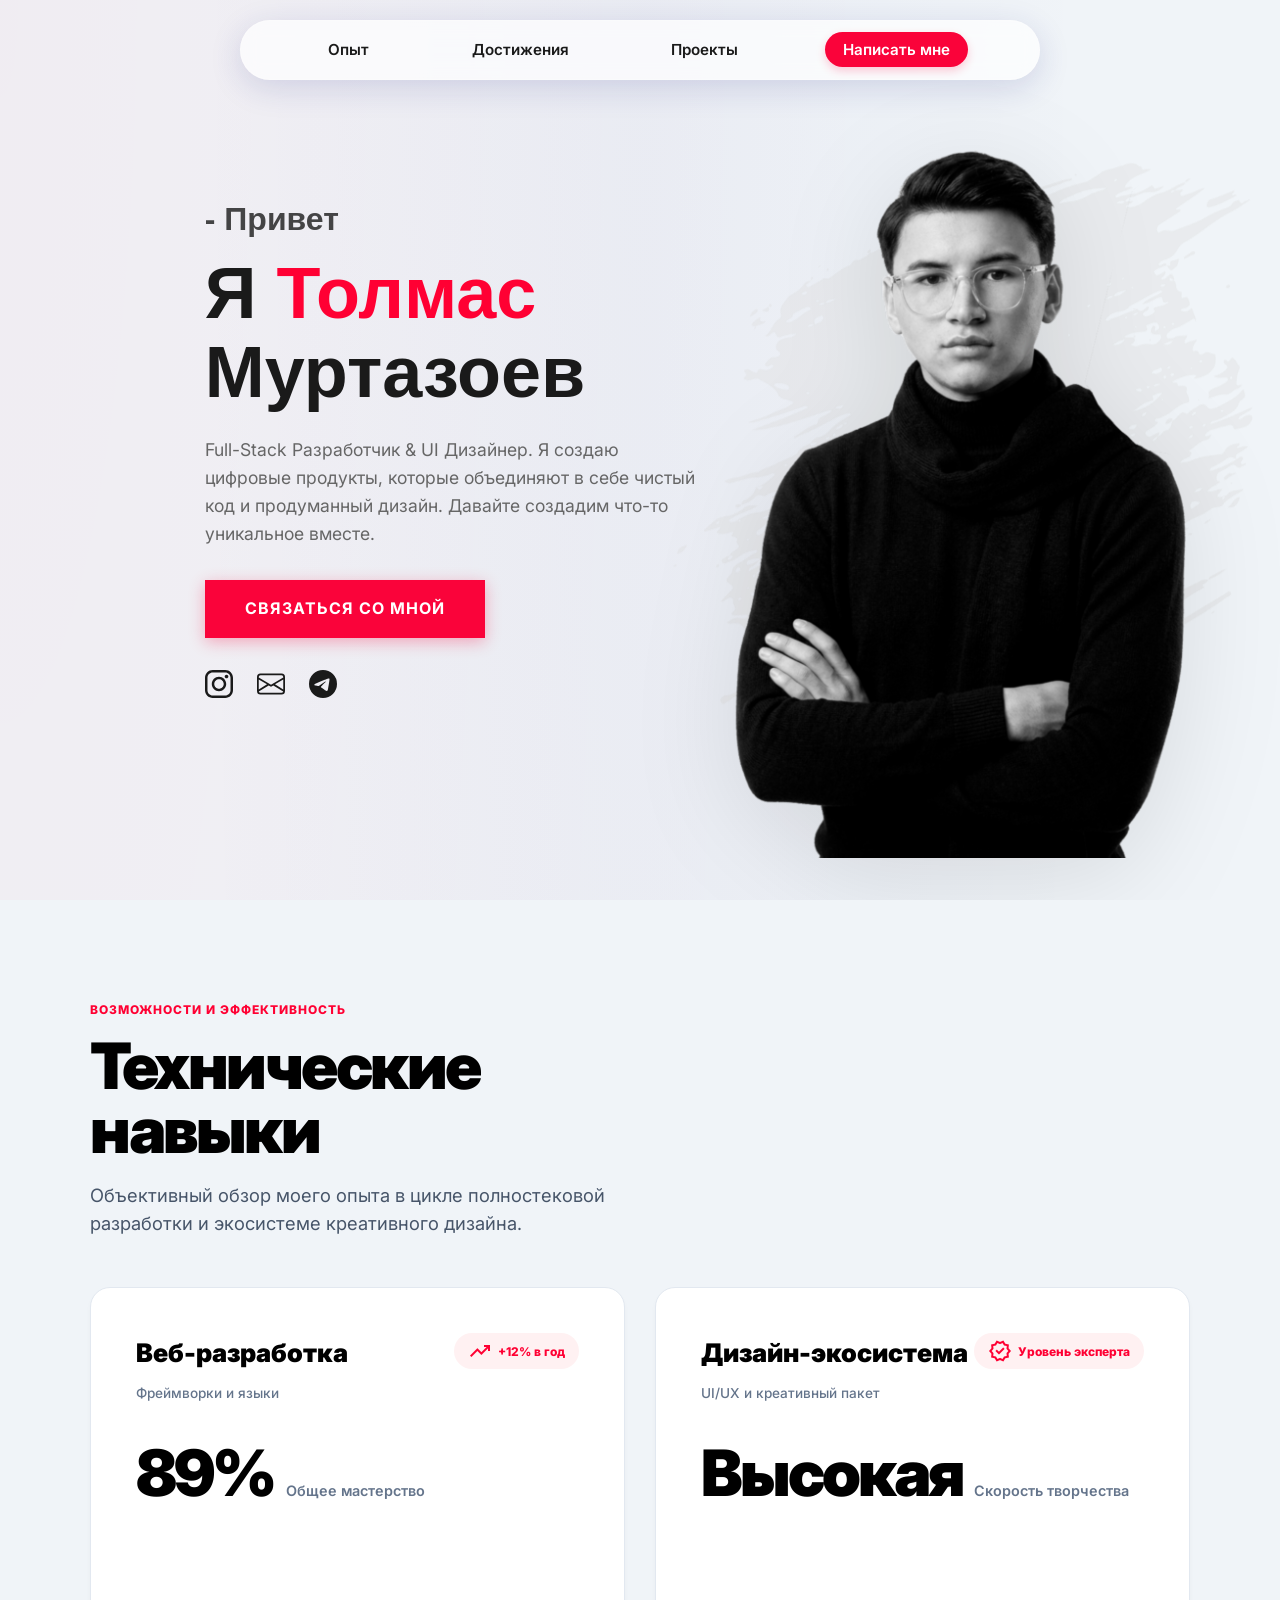
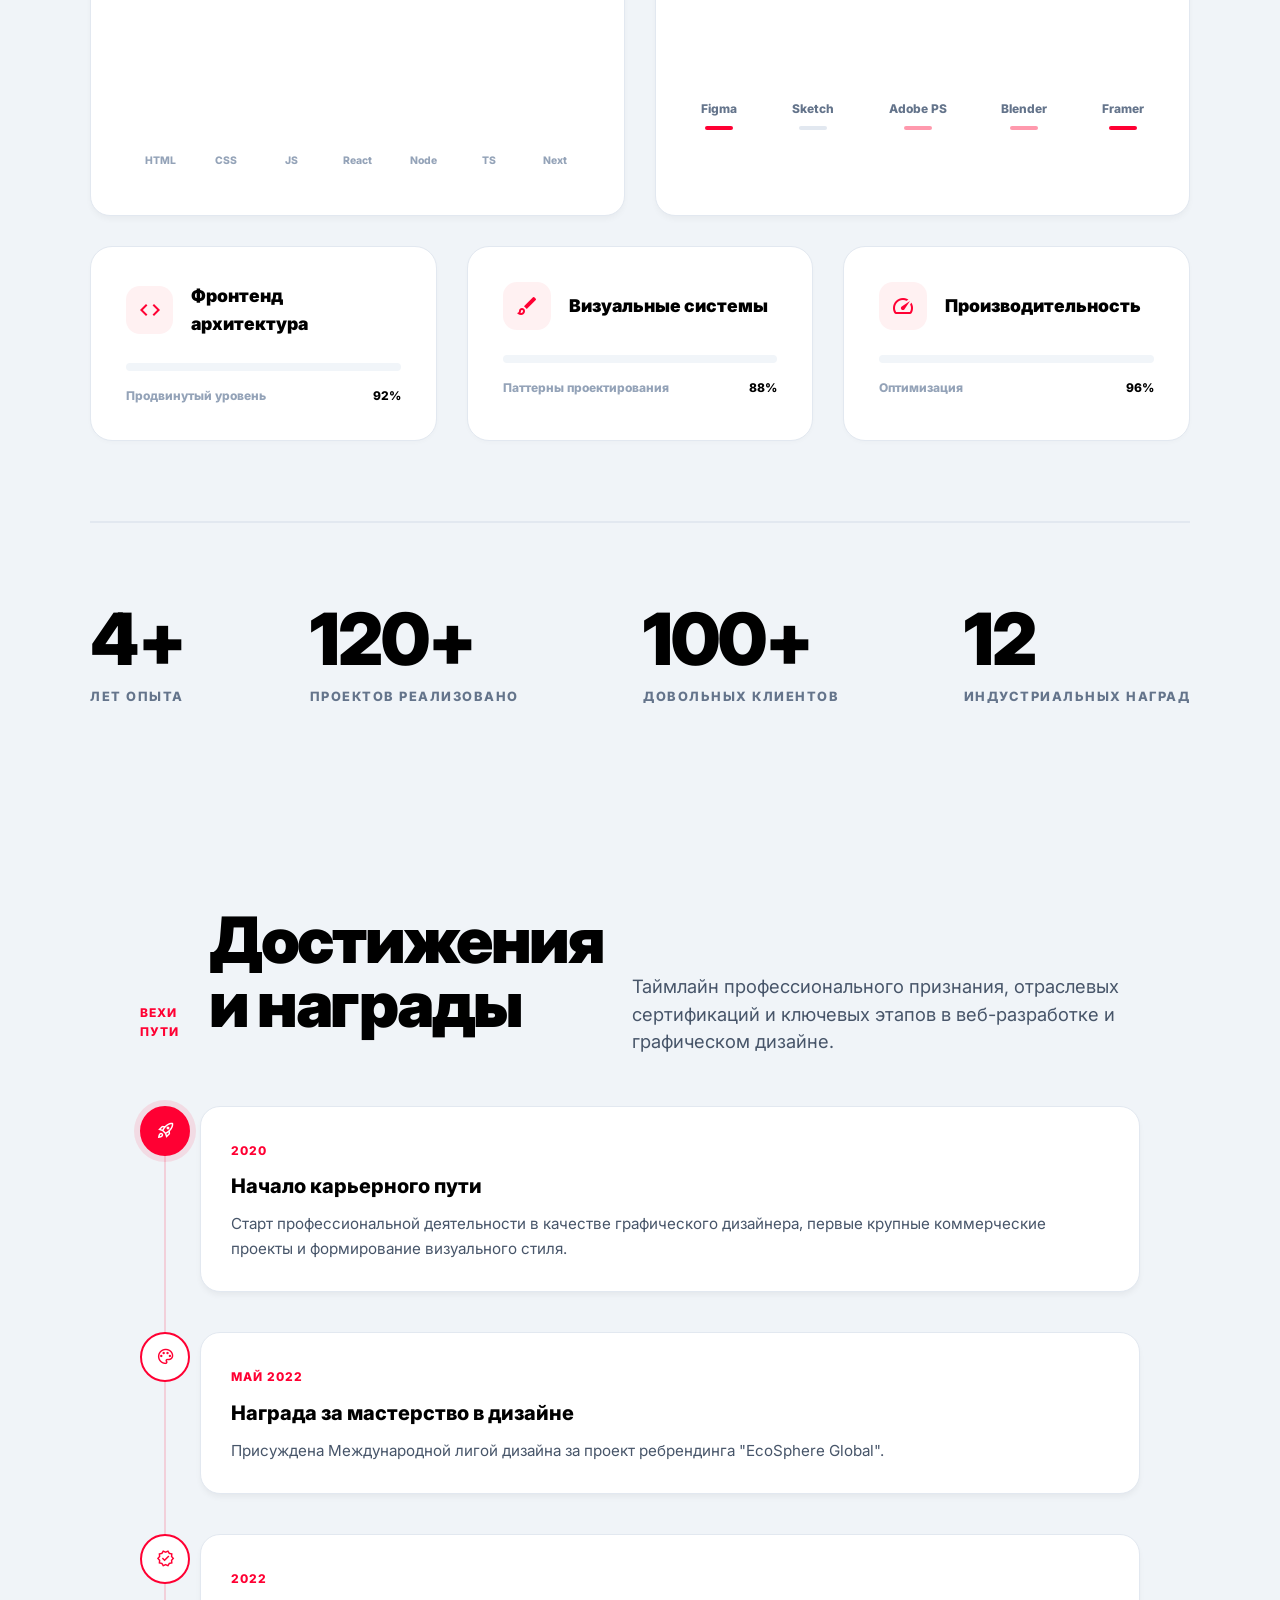
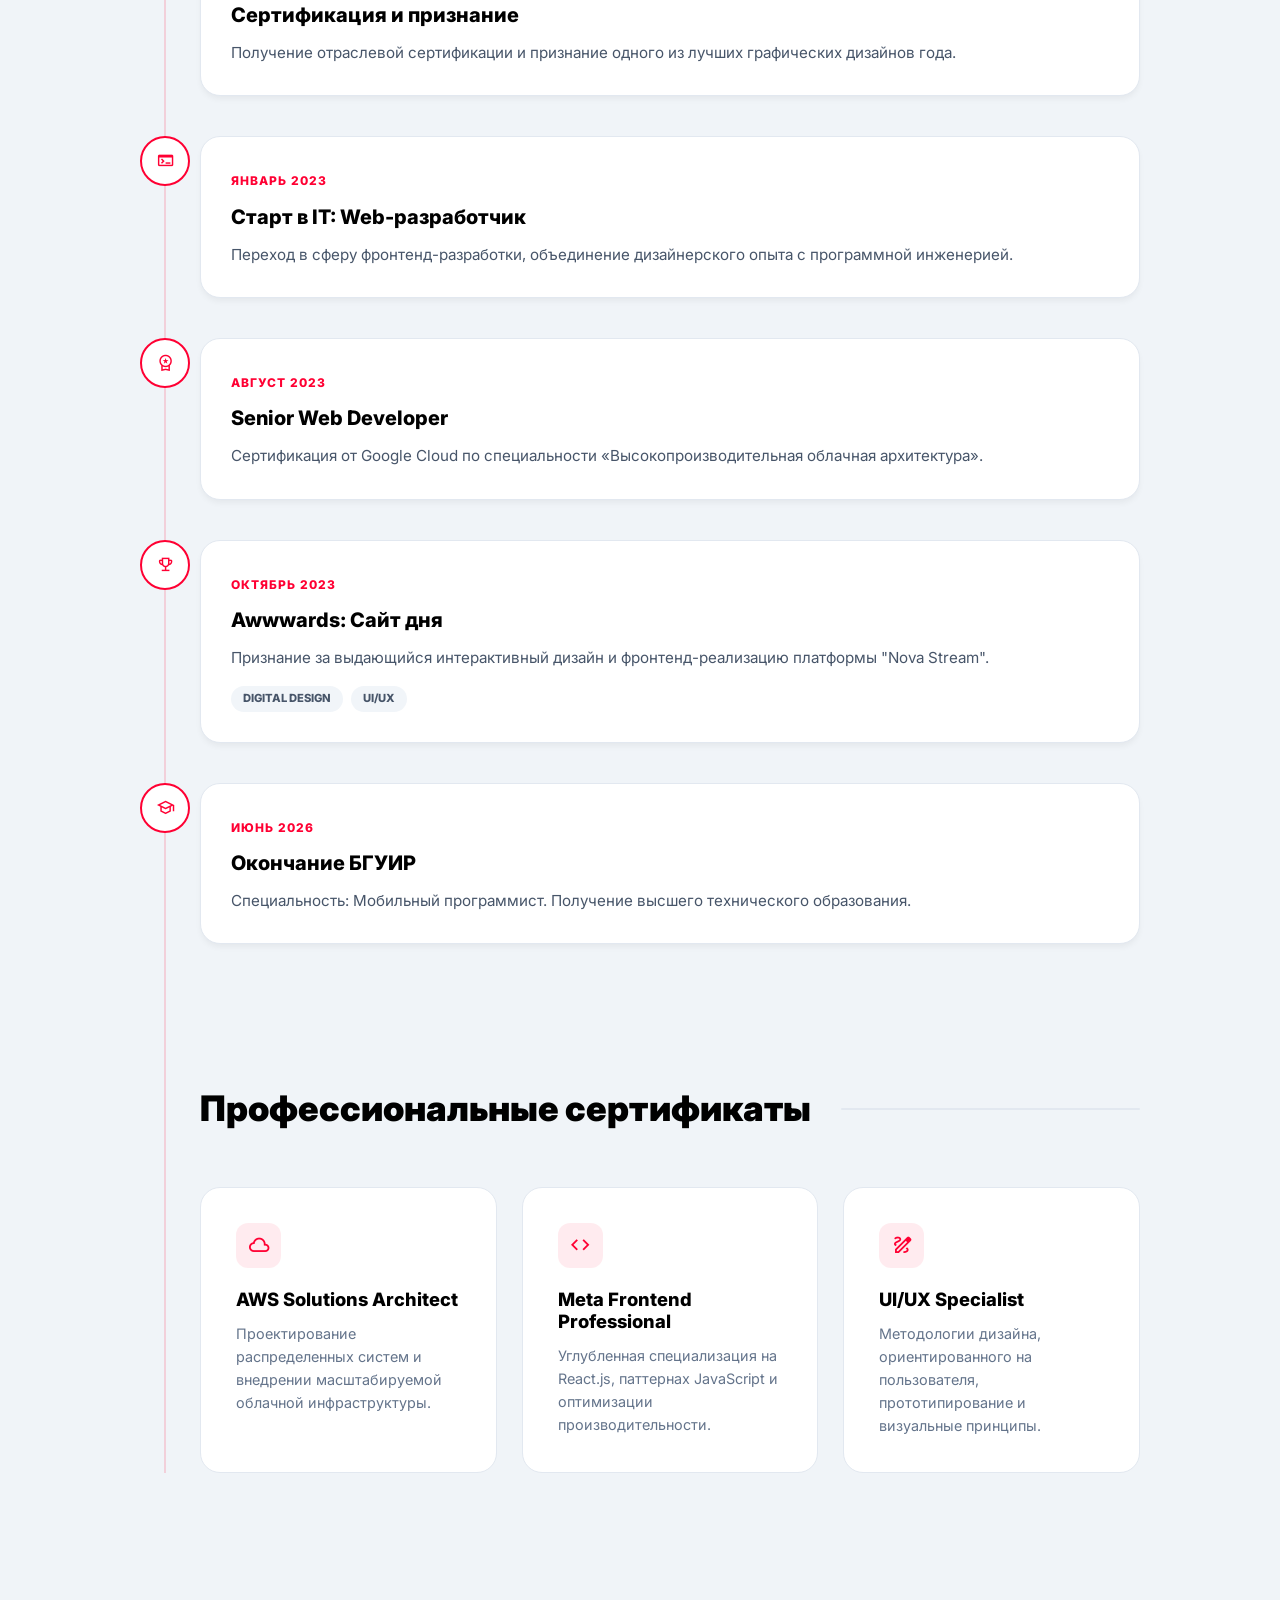
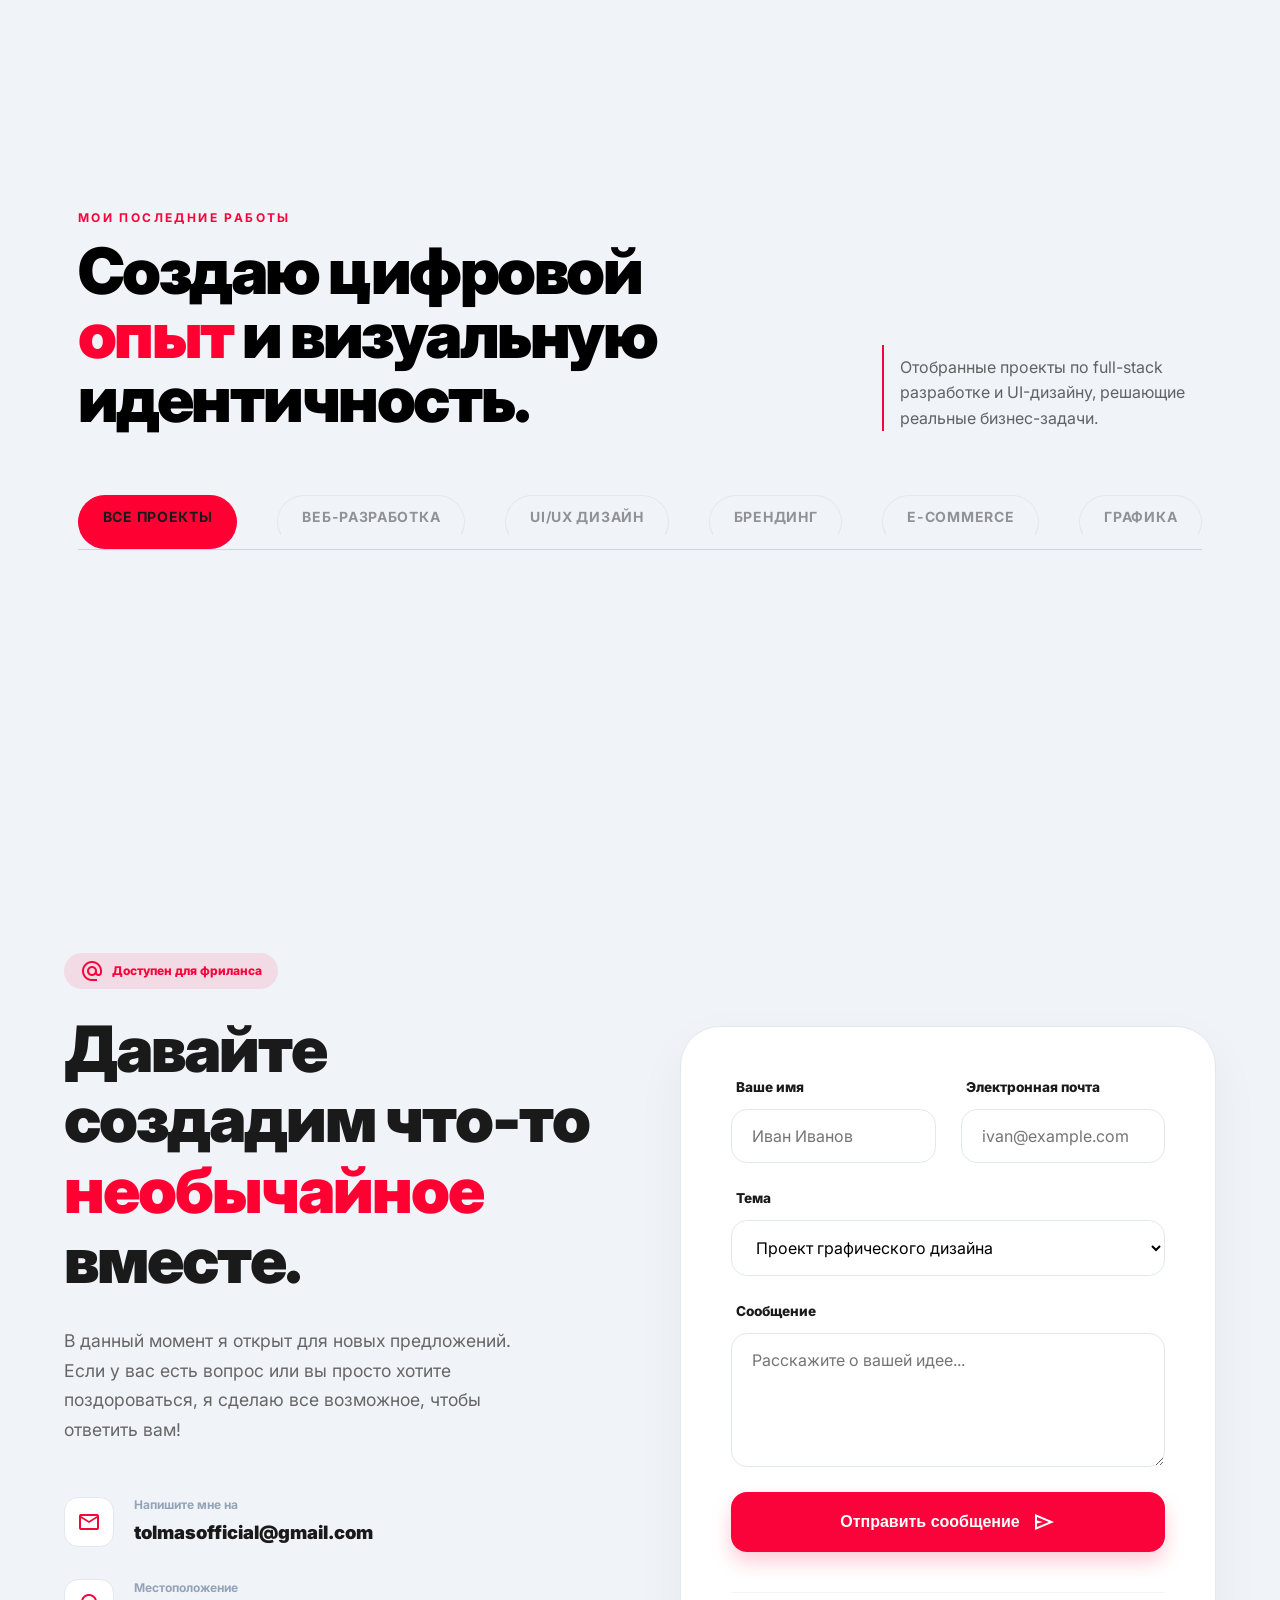
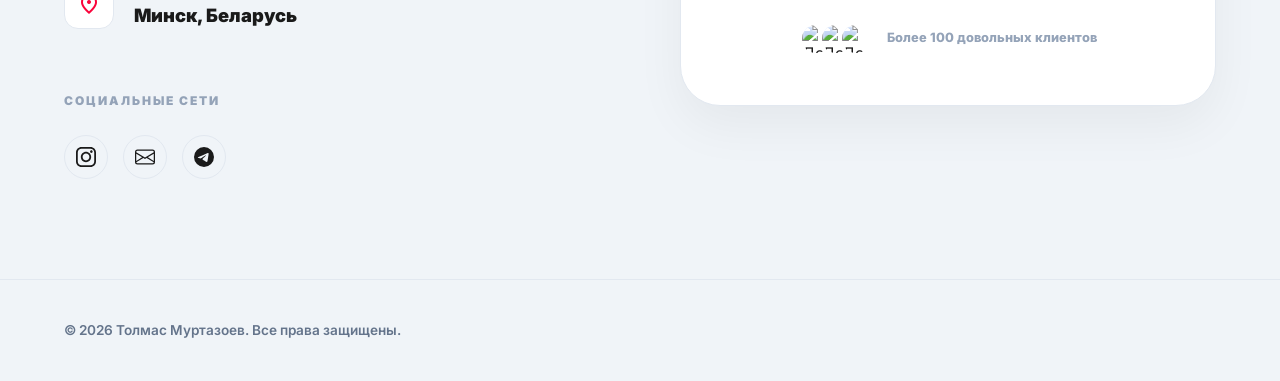
==== commit de5c9abf: "Add files via upload" ====
--- a/index.html
+++ b/index.html
@@ -4,6 +4,7 @@
 <head>
     <meta charset="UTF-8">
     <meta name="viewport" content="width=device-width, initial-scale=1.0">
+    <meta name="google-site-verification" content="google7463e6ff29c607f5" />
 
     <!-- SEO Meta Tags -->
     <meta name="description"
@@ -19,7 +20,7 @@
         content="Профессиональная веб-разработка и дизайн интерфейсов. Давайте создадим что-то уникальное.">
     <meta property="og:image"
         content="https://instagram.fhel6-1.fna.fbcdn.net/v/t51.2885-19/466669931_495570893529345_5839841808605417835_n.jpg">
-
+    <meta name="yandex-verification" content="276cc79b5246dd44" />
     <!-- Favicon -->
     <link rel="icon" type="image/svg+xml" href="images/IMG_060092 1 1.svg">
     <title>Толмас Муртазоев | Portfolio</title>
@@ -31,6 +32,8 @@
     <link href="https://fonts.googleapis.com/css2?family=Material+Symbols+Outlined:wght,FILL@100..700,0..1&display=swap"
         rel="stylesheet" />
     <link rel="stylesheet" href="style.css">
+    <meta name="google-site-verification" content="5u6jbwaQdCfqizhgD_edO7kRr9rOVQYfF1VgNux6nBk" />
+
 </head>
 
 <body>
@@ -608,7 +611,7 @@
         </div>
     </footer>
 
-    <script>
+    <script type="module">
         // Инициализируем наблюдатель для анимаций при скролле
         const observerOptions = {
             root: null,
@@ -699,40 +702,46 @@
         });
 
         // =============================================
-        // PORTFOLIO — ADMIN PANEL & FILTERING
+        // FIREBASE SYNC — ОБЛАЧНАЯ СИНХРОНИЗАЦИЯ
         // =============================================
-        const ADMIN_PASSWORD = 'admin123'; // ИЗМЕНИТЕ ПАРОЛЬ!
-
-        // Дефолтные проекты (всегда отображаются)
-        const defaultProjects = [];
-
+
+        // Импортируем Firebase SDK
+        import { initializeApp } from "https://www.gstatic.com/firebasejs/10.8.1/firebase-app.js";
+        import { getDatabase, ref, onValue, set, child, get } from "https://www.gstatic.com/firebasejs/10.8.1/firebase-database.js";
+
+        // Ваша конфигурация
+        const firebaseConfig = {
+            apiKey: "AIzaSyB3o3l_ylhOYNaCkjh3bzbeM5OyF3Sd-Cg",
+            authDomain: "portfolio-db-10dc7.firebaseapp.com",
+            databaseURL: "https://portfolio-db-10dc7-default-rtdb.firebaseio.com",
+            projectId: "portfolio-db-10dc7",
+            storageBucket: "portfolio-db-10dc7.firebasestorage.app",
+            messagingSenderId: "978421850406",
+            appId: "1:978421850406:web:e68a87656b72c6e39021e7",
+            measurementId: "G-5350ZDGWD9"
+        };
+
+        // Инициализация
+        const app = initializeApp(firebaseConfig);
+        const db = getDatabase(app);
+        const projectsRef = ref(db, 'projects');
+
+        const ADMIN_PASSWORD = 'admin123';
         let currentFilter = 'all';
         let isAdmin = sessionStorage.getItem('isAdmin') === 'true';
-
-        function getCustomProjects() {
-            return JSON.parse(localStorage.getItem('portfolio_projects') || '[]');
-        }
-
-        function saveCustomProjects(projects) {
-            localStorage.setItem('portfolio_projects', JSON.stringify(projects));
-        }
-
-        function getAllProjects() {
-            return [...defaultProjects, ...getCustomProjects()];
-        }
-
-        // Рендер карточек
+        let allProjects = [];
+
+        // Функция рендера (теперь работает с данными из облака)
         function renderPortfolio() {
             const grid = document.getElementById('portfolioGrid');
-            const projects = getAllProjects();
-            const filtered = currentFilter === 'all' ? projects : projects.filter(p => p.category === currentFilter);
+            const filtered = currentFilter === 'all' ? allProjects : allProjects.filter(p => p.category === currentFilter);
 
             grid.innerHTML = filtered.map(p => {
                 return `
                 <div class="new-project-card" data-category="${p.category}">
                     <div class="project-bg" style="background-image: url('${p.image}');"></div>
                     <div class="project-content">
-                        ${isAdmin && !p.isDefault ? `
+                        ${isAdmin ? `
                         <div class="admin-card-controls">
                             <button class="card-ctrl-btn edit" onclick="editProject('${p.id}')" title="Редактировать"><span class="material-symbols-outlined">edit</span></button>
                             <button class="card-ctrl-btn delete" onclick="deleteProject('${p.id}')" title="Удалить"><span class="material-symbols-outlined">delete</span></button>
@@ -746,6 +755,46 @@
                 `;
             }).join('');
         }
+
+        // РЕАЛЬНОЕ ВРЕМЯ: Слушаем изменения в базе
+        onValue(projectsRef, (snapshot) => {
+            const data = snapshot.val();
+            allProjects = data ? Object.values(data) : [];
+            renderPortfolio();
+        });
+
+        // Сохранение в Firebase
+        async function saveToFirebase(project) {
+            await set(ref(db, 'projects/' + project.id), project);
+        }
+
+        // Удаление из Firebase
+        async function deleteFromFirebase(id) {
+            await set(ref(db, 'projects/' + id), null);
+        }
+
+        // Делаем функции глобальными, чтобы onclick в HTML их видел
+        window.editProject = (id) => {
+            const project = allProjects.find(p => p.id === id);
+            if (!project) return;
+            document.getElementById('editorTitle').textContent = 'Редактировать проект';
+            document.getElementById('projEditId').value = project.id;
+            document.getElementById('projTitle').value = project.title;
+            document.getElementById('projCategory').value = project.category;
+            document.getElementById('projCategoryLabel').value = project.categoryLabel;
+            document.getElementById('projImage').value = project.image;
+            document.getElementById('projectEditorModal').style.display = 'flex';
+        };
+
+        window.deleteProject = async (id) => {
+            if (confirm('Удалить этот проект навсегда из базы?')) {
+                await deleteFromFirebase(id);
+            }
+        };
+
+        window.closeModal = (id) => {
+            document.getElementById(id).style.display = 'none';
+        };
 
         // Фильтрация
         document.querySelectorAll('.filter-tab').forEach(tab => {
@@ -758,14 +807,9 @@
             });
         });
 
-        // Модальные окна
-        function closeModal(id) {
-            document.getElementById(id).style.display = 'none';
-        }
-
-        // Админ-вход (Ctrl+Shift+Y)
+        // Админ-вход
         document.addEventListener('keydown', function (e) {
-            if (e.ctrlKey && e.shiftKey && (e.key === 'Y' || e.key === 'y' || e.key === 'Н' || e.key === 'н')) { // 'Н' это та же кнопка на русской раскладке
+            if (e.ctrlKey && e.shiftKey && (e.key === 'Y' || e.key === 'y' || e.key === 'Н' || e.key === 'н')) {
                 e.preventDefault();
                 if (isAdmin) return;
                 document.getElementById('adminLoginModal').style.display = 'flex';
@@ -773,13 +817,12 @@
             }
         });
 
-        // Логин
         document.getElementById('loginSubmitBtn').addEventListener('click', function () {
             const pwd = document.getElementById('adminPassword').value;
             if (pwd === ADMIN_PASSWORD) {
                 isAdmin = true;
                 sessionStorage.setItem('isAdmin', 'true');
-                closeModal('adminLoginModal');
+                window.closeModal('adminLoginModal');
                 document.getElementById('adminToolbar').style.display = 'flex';
                 document.getElementById('adminPassword').value = '';
                 document.getElementById('loginError').style.display = 'none';
@@ -789,11 +832,6 @@
             }
         });
 
-        document.getElementById('adminPassword').addEventListener('keydown', function (e) {
-            if (e.key === 'Enter') document.getElementById('loginSubmitBtn').click();
-        });
-
-        // Выход
         document.getElementById('logoutBtn').addEventListener('click', function () {
             isAdmin = false;
             sessionStorage.removeItem('isAdmin');
@@ -801,7 +839,6 @@
             renderPortfolio();
         });
 
-        // Добавить проект
         document.getElementById('addProjectBtn').addEventListener('click', function () {
             document.getElementById('editorTitle').textContent = 'Добавить проект';
             document.getElementById('projectForm').reset();
@@ -809,8 +846,7 @@
             document.getElementById('projectEditorModal').style.display = 'flex';
         });
 
-        // Сохранить проект
-        document.getElementById('projectForm').addEventListener('submit', function (e) {
+        document.getElementById('projectForm').addEventListener('submit', async function (e) {
             e.preventDefault();
             const editId = document.getElementById('projEditId').value;
             const project = {
@@ -819,51 +855,19 @@
                 category: document.getElementById('projCategory').value,
                 categoryLabel: document.getElementById('projCategoryLabel').value || document.getElementById('projCategory').selectedOptions[0].text,
                 image: document.getElementById('projImage').value,
-                size: 'normal',
-                isDefault: false
+                timestamp: Date.now()
             };
 
-            const custom = getCustomProjects();
-            if (editId) {
-                const idx = custom.findIndex(p => p.id === editId);
-                if (idx !== -1) custom[idx] = project;
-            } else {
-                custom.push(project);
-            }
-            saveCustomProjects(custom);
-            closeModal('projectEditorModal');
-            renderPortfolio();
+            await saveToFirebase(project);
+            window.closeModal('projectEditorModal');
         });
 
-        // Редактировать проект
-        function editProject(id) {
-            const project = getCustomProjects().find(p => p.id === id);
-            if (!project) return;
-            document.getElementById('editorTitle').textContent = 'Редактировать проект';
-            document.getElementById('projEditId').value = project.id;
-            document.getElementById('projTitle').value = project.title;
-            document.getElementById('projCategory').value = project.category;
-            document.getElementById('projCategoryLabel').value = project.categoryLabel;
-            document.getElementById('projImage').value = project.image;
-            document.getElementById('projSize').value = project.size;
-            document.getElementById('projectEditorModal').style.display = 'flex';
-        }
-
-        // Удалить проект
-        function deleteProject(id) {
-            if (!confirm('Удалить этот проект?')) return;
-            const custom = getCustomProjects().filter(p => p.id !== id);
-            saveCustomProjects(custom);
-            renderPortfolio();
-        }
-
-        // Инициализация
+        // Инициализация тулбара
         if (isAdmin) {
             document.getElementById('adminToolbar').style.display = 'flex';
         }
-        renderPortfolio();
-
-        // Плавная прокрутка для header nav
+
+        // Плавная прокрутка
         document.querySelectorAll('header nav a').forEach(anchor => {
             anchor.addEventListener('click', function (e) {
                 e.preventDefault();
@@ -871,7 +875,7 @@
                 const targetSection = document.getElementById(targetId);
                 if (targetSection) {
                     window.scrollTo({
-                        top: targetSection.offsetTop - 80, // с учетом высоты хедера
+                        top: targetSection.offsetTop - 80,
                         behavior: 'smooth'
                     });
                 }
--- a/style.css
+++ b/style.css
@@ -11,6 +11,7 @@
 
 * {
     margin: 0;
+    /* ВАЖНО: маятниковый margin:auto ломает всю сетку, возвращаю 0 */
     padding: 0;
     box-sizing: border-box;
 }
@@ -207,6 +208,12 @@
     max-width: 500px;
     height: auto;
     filter: drop-shadow(0 20px 50px rgba(0, 0, 0, 0.1));
+    /* Улучшение качества */
+    image-rendering: -webkit-optimize-contrast;
+    image-rendering: crisp-edges;
+    transform: translateZ(0);
+    backface-visibility: hidden;
+    object-fit: contain;
 }
 
 /* Section Divider */
@@ -1475,48 +1482,7 @@
     letter-spacing: 1px;
 }
 
-/* Responsive Overrides for Portfolio */
-@media (max-width: 1024px) {
-    .portfolio-grid {
-        grid-template-columns: repeat(2, 1fr);
-    }
-
-    .wide {
-        grid-column: auto;
-    }
-}
-
-@media (max-width: 768px) {
-    .portfolio-grid {
-        grid-template-columns: 1fr;
-        grid-auto-rows: auto;
-    }
-
-    .tall {
-        grid-row: auto;
-    }
-
-    .portfolio-header .flex-row {
-        flex-direction: column;
-        align-items: flex-start;
-        gap: 20px;
-    }
-
-    .cta-btns {
-        flex-direction: column;
-    }
-
-    .site-footer .container {
-        flex-direction: column;
-        gap: 30px;
-        text-align: center;
-    }
-
-    .footer-links {
-        flex-wrap: wrap;
-        justify-content: center;
-    }
-}
+
 
 /* =============================================
    ADMIN PORTFOLIO SYSTEM
@@ -2049,13 +2015,29 @@
     color: var(--primary-color);
 }
 
+/* =============================================
+   MOBILE ADAPTATION (CLEAN & COMPLETE)
+   ============================================= */
+
 @media (max-width: 1024px) {
+    header {
+        width: 95%;
+        max-width: none;
+    }
+
+    .container {
+        width: 100%;
+        max-width: 100%;
+        padding: 0 15px;
+    }
+
+    .portfolio-grid {
+        grid-template-columns: repeat(2, 1fr);
+    }
+
     .contact-section .container {
         grid-template-columns: 1fr;
         gap: 60px;
-    }
-
-    .contact-section {
         text-align: center;
     }
 
@@ -2090,17 +2072,261 @@
 }
 
 @media (max-width: 768px) {
+
+    /* General Section Padding */
+    section {
+        padding: 60px 20px !important;
+        min-height: auto;
+    }
+
+    /* Header Navigation */
+    header {
+        height: 50px;
+        top: 10px;
+        width: 90%;
+        /* Сделал еще чуть компактнее */
+        border-radius: 15px;
+    }
+
+    header nav ul {
+        gap: 2px;
+        /* Прижал кнопки друг к другу */
+    }
+
+    header nav ul li a {
+        font-size: 0.65rem;
+        /* Чуть уменьшил шрифт */
+        padding: 0.3rem 0.4rem;
+        /* Уменьшил поля кнопок */
+    }
+
+    .nav-contact {
+        padding: 4px 10px !important;
+    }
+
+    /* Hero Section (#section1) */
+    #section1 {
+        flex-direction: column !important;
+        padding-top: 10px !important;
+        /* Уменьшил в два раза */
+        text-align: center !important;
+        height: auto !important;
+    }
+
+    #section1 .content {
+        margin-left: 0 !important;
+        max-width: 100% !important;
+        display: flex;
+        flex-direction: column;
+        align-items: center;
+    }
+
+    .h1 {
+        font-size: 2.5rem !important;
+        margin-bottom: 1rem;
+    }
+
+    .bio {
+        margin-left: auto;
+        margin-right: auto;
+        font-size: 1rem;
+    }
+
+    .social-icons {
+        justify-content: center;
+    }
+
+    .hero-visuals {
+        margin-top: 30px;
+        width: 100%;
+        position: relative;
+    }
+
+    .fon {
+        width: 100% !important;
+        max-width: 350px;
+        position: absolute;
+    }
+
+    .portret {
+        max-width: 260px;
+        top: 10px;
+    }
+
+    /* Skills Section (#section2) */
+    .main-skills-grid {
+        grid-template-columns: 1fr !important;
+        gap: 20px;
+        width: 100%;
+    }
+
+    .skill-card {
+        padding: 25px !important;
+    }
+
+    .stat-value {
+        font-size: 2.5rem !important;
+    }
+
+    .stat-row {
+        margin-bottom: 50px !important;
+    }
+
+    /* Доп. навыки: убираем отступ и чиним анимацию */
+    .mini-grid {
+        grid-template-columns: 1fr !important;
+        gap: 20px !important;
+        margin-bottom: 0px !important;
+    }
+
+    .mini-card {
+        padding: 25px !important;
+    }
+
+    .progress-bar {
+        transform: scaleX(0);
+        /* Сбрасываем для анимации */
+        transform-origin: left;
+    }
+
+    .skills-section.animate .progress-bar {
+        animation: progressGrow 1.5s cubic-bezier(0.16, 1, 0.3, 1) forwards !important;
+    }
+
+    .bar-col {
+        width: 30px !important;
+    }
+
+    .bar-col .label {
+        font-size: 0.55rem !important;
+        margin-top: 8px !important;
+        text-align: center;
+    }
+
+    .bar-percent {
+        font-size: 0.55rem !important;
+        padding: 1px 4px !important;
+    }
+
+    /* Certificates Section Mobile */
+    .certificates-header {
+        flex-direction: column !important;
+        align-items: flex-start !important;
+        gap: 15px !important;
+    }
+
+    .certificates-header h2 {
+        font-size: 1.8rem !important;
+        white-space: normal !important;
+        /* Разрешаем перенос текста */
+        line-height: 1.3 !important;
+    }
+
+    .certificates-header .line {
+        display: none !important;
+        /* Скрываем лишнюю линию на мобильных */
+    }
+
+    .certificates-grid {
+        grid-template-columns: 1fr !important;
+        gap: 20px !important;
+    }
+
+    .cert-card {
+        padding: 25px !important;
+    }
+
+    /* Portfolio Section */
+    .filter-tabs {
+        flex-wrap: wrap;
+        justify-content: center;
+        gap: 8px;
+    }
+
+    .portfolio-grid {
+        display: grid !important;
+        grid-template-columns: 1fr !important;
+        /* Строго одна колонка */
+        grid-auto-rows: auto !important;
+        /* Убираем фиксированную высоту, чтобы не было наложений */
+        gap: 30px !important;
+    }
+
+    .new-project-card {
+        width: 100% !important;
+        aspect-ratio: 1 / 1 !important;
+        /* Сохраняем квадратную форму */
+    }
+
+    .project-card.tall,
+    .project-card.wide {
+        grid-row: span 1 !important;
+        grid-column: span 1 !important;
+    }
+
+    /* Contact Section */
+    .contact-section h2 {
+        font-size: 2.2rem !important;
+    }
+
+    .contact-info-list {
+        align-items: center;
+    }
+
+    .form-card {
+        padding: 30px 15px !important;
+        border-radius: 25px !important;
+    }
+
     .form-row {
-        grid-template-columns: 1fr;
-    }
-
-    .form-card {
-        padding: 30px 20px;
+        grid-template-columns: 1fr !important;
+        gap: 15px;
+    }
+
+    .admin-toolbar {
+        flex-direction: column;
+        gap: 15px;
+        text-align: center;
+    }
+
+    /* Metrics footer: центрирование */
+    .metrics-footer {
+        flex-direction: column !important;
+        align-items: center !important;
+        text-align: center !important;
+        gap: 50px !important;
+        padding-top: 50px !important;
+        padding-bottom: 0px !important;
+    }
+
+    .m-num {
+        font-size: 3.5rem !important;
+        /* Чуть меньше для мобилок */
     }
 
     .footer-bottom .container {
         flex-direction: column;
-        gap: 20px;
+        gap: 15px;
         text-align: center;
     }
+
+    .footer-legal {
+        flex-direction: column;
+        gap: 10px;
+    }
+}
+
+@media (max-width: 480px) {
+    header nav ul li a {
+        font-size: 0.6rem;
+        letter-spacing: 0;
+    }
+
+    .h1 {
+        font-size: 2rem !important;
+    }
+
+    .bio {
+        font-size: 0.9rem;
+    }
 }
